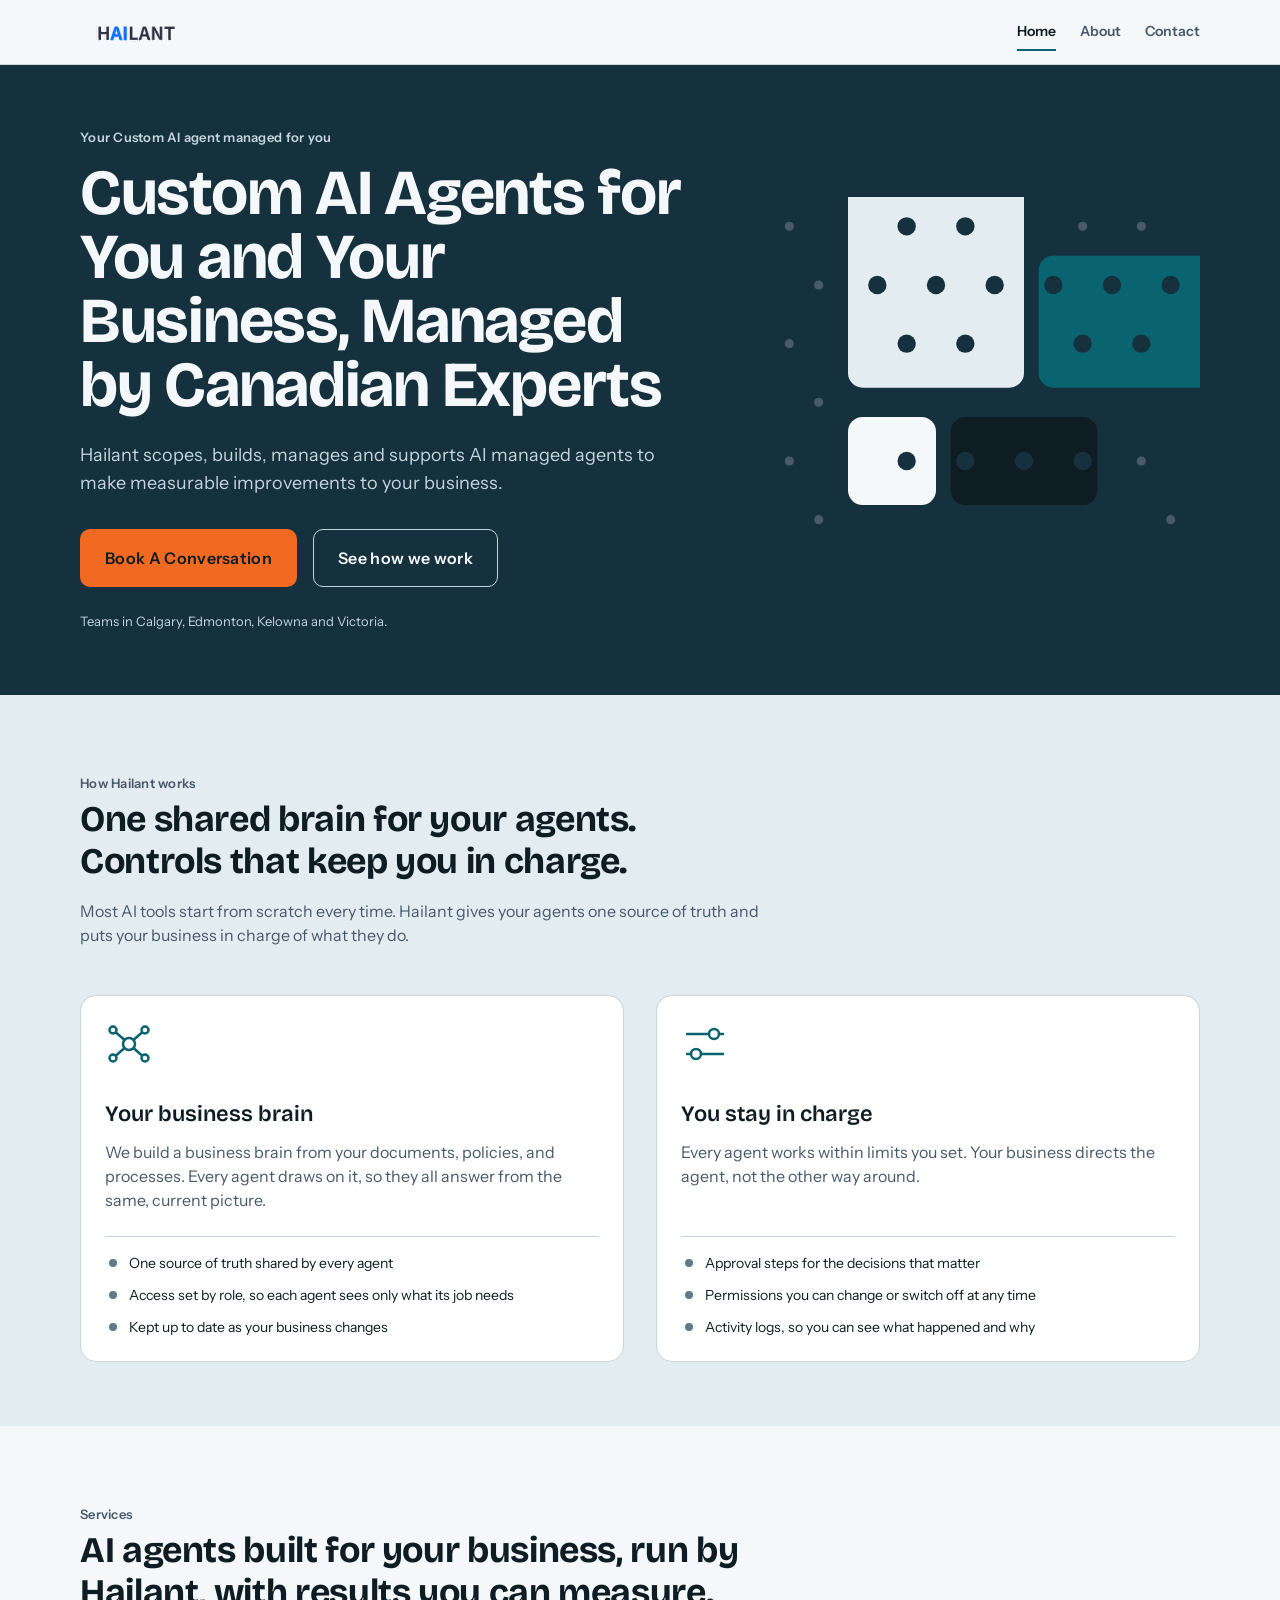
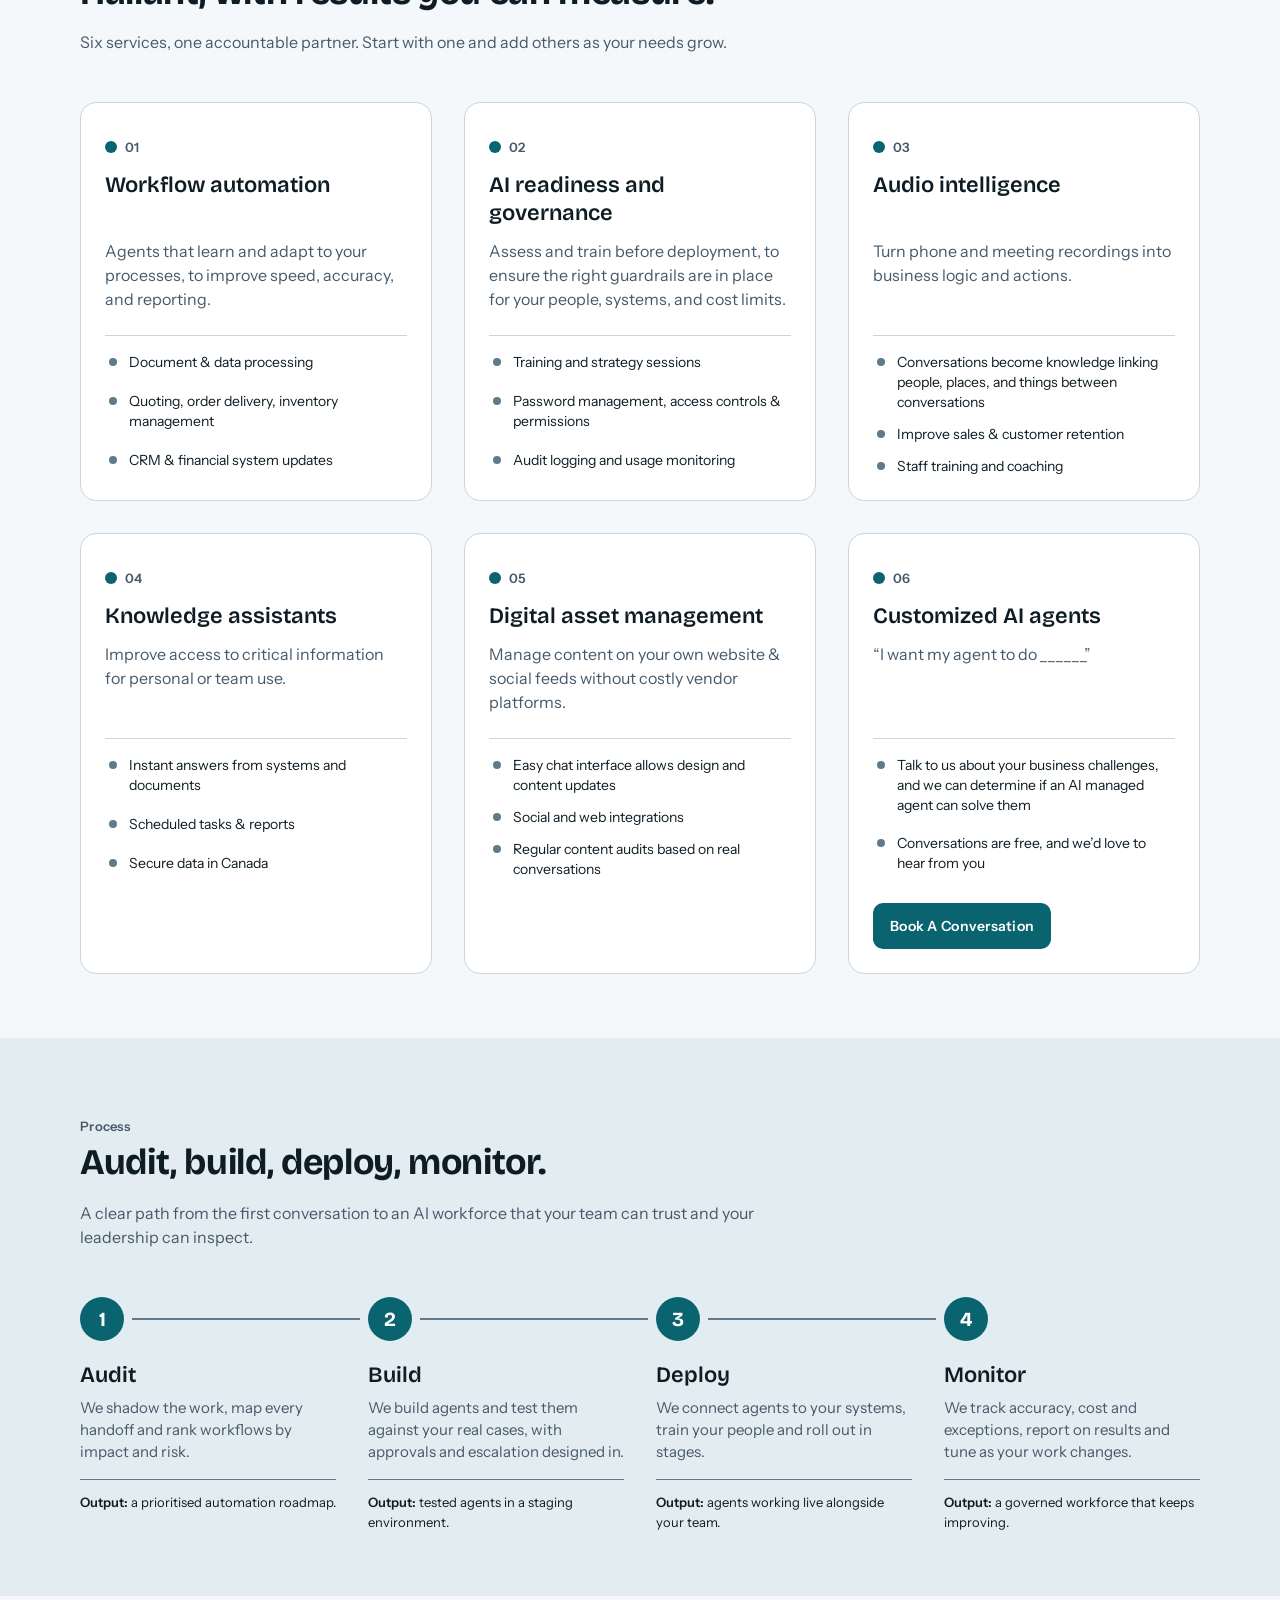
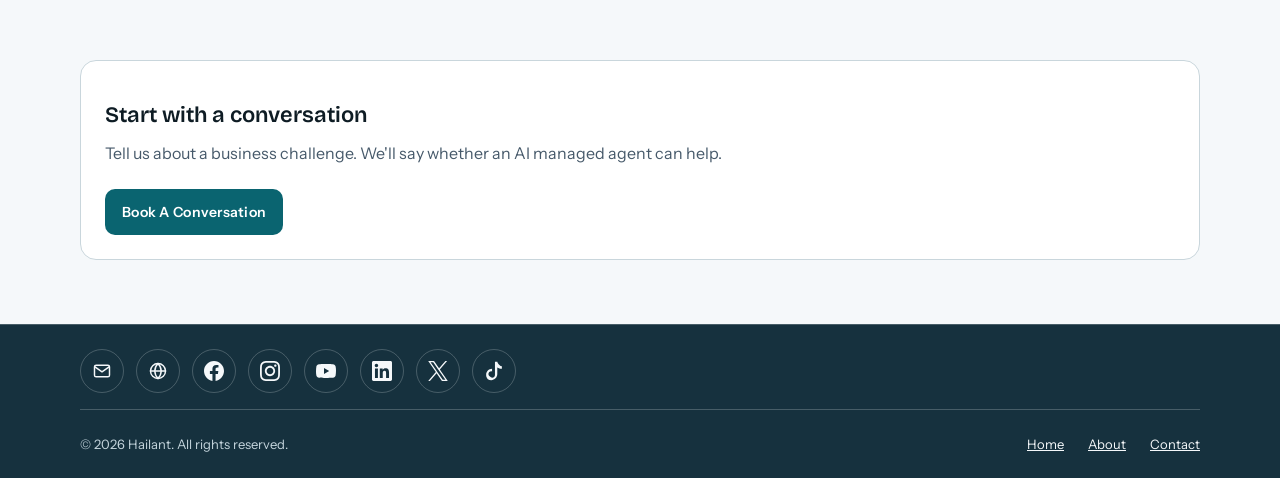
==== index.html @ 0af8b8fb "Merge pull request #11 from seanpeacock/claude/align-dividers Align dividers across service and pill" ====
<!doctype html>
<html lang="en-CA">
<head>
  <meta charset="utf-8">
  <meta name="viewport" content="width=device-width, initial-scale=1">
  <meta name="color-scheme" content="light dark">
  <title>Hailant | AI workforces for Western Canadian enterprises</title>
  <meta name="description" content="Hailant designs, deploys and governs automated AI workforces that help Western Canadian enterprises scale operational efficiency.">
  <script>document.documentElement.classList.add('js');</script>
  <link rel="preconnect" href="https://fonts.googleapis.com">
  <link rel="preconnect" href="https://fonts.gstatic.com" crossorigin>
  <link href="https://fonts.googleapis.com/css2?family=Bricolage+Grotesque:wght@600;700&family=Instrument+Sans:wght@400;600&display=swap" rel="stylesheet">
  <link rel="stylesheet" href="styles.css">
</head>
<body>
  <a class="skip-link" href="#main">Skip to content</a>

  <header class="site-header">
    <div class="container">
      <a class="logo" href="index.html" aria-label="Hailant, home"><img src="hailant-logo.png" alt="Hailant" class="logo-img"></a>
      <button class="menu-toggle" type="button" aria-expanded="false" aria-controls="site-nav">
        <span class="menu-toggle-bars" aria-hidden="true"></span>
        Menu
      </button>
      <nav class="site-nav" id="site-nav" aria-label="Primary">
        <ul class="nav-list">
          <li><a href="index.html" aria-current="page">Home</a></li>
          <li><a href="about.html">About</a></li>
          <li><a href="contact.html">Contact</a></li>
        </ul>
      </nav>
    </div>
  </header>

  <main id="main">
    <section class="hero on-storm" id="top" aria-labelledby="hero-title">
      <div class="container">
        <div>
          <p class="eyebrow">Your Custom AI agent managed for you</p>
          <h1 id="hero-title">Custom AI Agents for You and Your Business, Managed by Canadian Experts</h1>
          <p class="hero-lede">Hailant scopes, builds, manages and supports AI managed agents to make measurable improvements to your business.</p>
          <div class="hero-actions">
            <a class="btn btn-ember btn-lg" href="contact.html">Book A Conversation</a>
            <a class="btn btn-ghost btn-lg" href="#process">See how we work</a>
          </div>
          <p class="hero-note">Teams in Calgary, Edmonton, Kelowna and Victoria.</p>
        </div>

        <svg class="hero-motif" viewBox="0 0 480 400" xmlns="http://www.w3.org/2000/svg" aria-hidden="true" focusable="false">
          <rect class="b-ice" x="96" y="-16" width="192" height="224" rx="16"/>
          <rect class="b-brand" x="304" y="64" width="192" height="144" rx="16"/>
          <rect class="b-pale" x="96" y="240" width="96" height="96" rx="16"/>
          <rect class="b-ink" x="208" y="240" width="160" height="96" rx="16"/>
          <circle class="hail" cx="32" cy="32" r="5"/>
          <circle class="cut" cx="160" cy="32" r="10"/>
          <circle class="cut" cx="224" cy="32" r="10"/>
          <circle class="hail" cx="352" cy="32" r="5"/>
          <circle class="hail" cx="416" cy="32" r="5"/>
          <circle class="hail" cx="64" cy="96" r="5"/>
          <circle class="cut" cx="128" cy="96" r="10"/>
          <circle class="cut" cx="192" cy="96" r="10"/>
          <circle class="cut" cx="256" cy="96" r="10"/>
          <circle class="cut" cx="320" cy="96" r="10"/>
          <circle class="cut" cx="384" cy="96" r="10"/>
          <circle class="cut" cx="448" cy="96" r="10"/>
          <circle class="hail" cx="32" cy="160" r="5"/>
          <circle class="cut" cx="160" cy="160" r="10"/>
          <circle class="cut" cx="224" cy="160" r="10"/>
          <circle class="cut" cx="352" cy="160" r="10"/>
          <circle class="cut" cx="416" cy="160" r="10"/>
          <circle class="hail" cx="64" cy="224" r="5"/>
          <circle class="hail" cx="32" cy="288" r="5"/>
          <circle class="cut" cx="160" cy="288" r="10"/>
          <circle class="cut" cx="224" cy="288" r="10"/>
          <circle class="cut" cx="288" cy="288" r="10"/>
          <circle class="cut" cx="352" cy="288" r="10"/>
          <circle class="hail" cx="416" cy="288" r="5"/>
          <circle class="hail" cx="64" cy="352" r="5"/>
          <circle class="hail" cx="448" cy="352" r="5"/>
        </svg>
      </div>
    </section>

    <section class="section process" id="brain" aria-labelledby="brain-title">
      <div class="container">
        <div class="section-head">
          <p class="eyebrow">How Hailant works</p>
          <h2 id="brain-title">One shared brain for your agents. Controls that keep you in charge.</h2>
          <p>Most AI tools start from scratch every time. Hailant gives your agents one source of truth and puts your business in charge of what they do.</p>
        </div>

        <div class="card-grid card-grid-2 card-grid-aligned">
          <article class="card pillar">
            <svg class="pillar-icon" viewBox="0 0 48 48" fill="none" stroke="currentColor" stroke-width="2.5" stroke-linecap="round" stroke-linejoin="round" aria-hidden="true" focusable="false"><circle cx="24" cy="24" r="6"/><circle cx="8" cy="10" r="3.5"/><circle cx="40" cy="10" r="3.5"/><circle cx="8" cy="38" r="3.5"/><circle cx="40" cy="38" r="3.5"/><path d="M11 12.5l8 7M37 12.5l-8 7M11 35.5l8-7M37 35.5l-8-7"/></svg>
            <h3>Your business brain</h3>
            <p>We build a business brain from your documents, policies, and processes. Every agent draws on it, so they all answer from the same, current picture.</p>
            <ul>
              <li>One source of truth shared by every agent</li>
              <li>Access set by role, so each agent sees only what its job needs</li>
              <li>Kept up to date as your business changes</li>
            </ul>
          </article>

          <article class="card pillar">
            <svg class="pillar-icon" viewBox="0 0 48 48" fill="none" stroke="currentColor" stroke-width="2.5" stroke-linecap="round" stroke-linejoin="round" aria-hidden="true" focusable="false"><path d="M6 14h22M38 14h4M6 34h4M20 34h22"/><circle cx="33" cy="14" r="5"/><circle cx="15" cy="34" r="5"/></svg>
            <h3>You stay in charge</h3>
            <p>Every agent works within limits you set. Your business directs the agent, not the other way around.</p>
            <ul>
              <li>Approval steps for the decisions that matter</li>
              <li>Permissions you can change or switch off at any time</li>
              <li>Activity logs, so you can see what happened and why</li>
            </ul>
          </article>
        </div>
      </div>
    </section>

    <section class="section" id="services" aria-labelledby="services-title">
      <div class="container">
        <div class="section-head">
          <p class="eyebrow">Services</p>
          <h2 id="services-title">AI agents built for your business, run by Hailant, with results you can measure.</h2>
          <p>Six services, one accountable partner. Start with one and add others as your needs grow.</p>
        </div>

        <div class="card-grid card-grid-aligned">
          <article class="card">
            <p class="card-index">01</p>
            <h3>Workflow automation</h3>
            <p>Agents that learn and adapt to your processes, to improve speed, accuracy, and reporting.</p>
            <ul>
              <li>Document &amp; data processing</li>
              <li>Quoting, order delivery, inventory management</li>
              <li>CRM &amp; financial system updates</li>
            </ul>
          </article>
          <article class="card">
            <p class="card-index">02</p>
            <h3>AI readiness and governance</h3>
            <p>Assess and train before deployment, to ensure the right guardrails are in place for your people, systems, and cost limits.</p>
            <ul>
              <li>Training and strategy sessions</li>
              <li>Password management, access controls &amp; permissions</li>
              <li>Audit logging and usage monitoring</li>
            </ul>
          </article>
          <article class="card">
            <p class="card-index">03</p>
            <h3>Audio intelligence</h3>
            <p>Turn phone and meeting recordings into business logic and actions.</p>
            <ul>
              <li>Conversations become knowledge linking people, places, and things between conversations</li>
              <li>Improve sales &amp; customer retention</li>
              <li>Staff training and coaching</li>
            </ul>
          </article>
          <article class="card">
            <p class="card-index">04</p>
            <h3>Knowledge assistants</h3>
            <p>Improve access to critical information for personal or team use.</p>
            <ul>
              <li>Instant answers from systems and documents</li>
              <li>Scheduled tasks &amp; reports</li>
              <li>Secure data in Canada</li>
            </ul>
          </article>
          <article class="card">
            <p class="card-index">05</p>
            <h3>Digital asset management</h3>
            <p>Manage content on your own website &amp; social feeds without costly vendor platforms.</p>
            <ul>
              <li>Easy chat interface allows design and content updates</li>
              <li>Social and web integrations</li>
              <li>Regular content audits based on real conversations</li>
            </ul>
          </article>
          <article class="card">
            <p class="card-index">06</p>
            <h3>Customized AI agents</h3>
            <p>&ldquo;I want my agent to do ______&rdquo;</p>
            <ul>
              <li>Talk to us about your business challenges, and we can determine if an AI managed agent can solve them</li>
              <li>Conversations are free, and we&rsquo;d love to hear from you</li>
            </ul>
            <a class="btn btn-brand" href="contact.html">Book A Conversation</a>
          </article>
        </div>
      </div>
    </section>

    <section class="section process" id="process" aria-labelledby="process-title">
      <div class="container">
        <div class="section-head">
          <p class="eyebrow">Process</p>
          <h2 id="process-title">Audit, build, deploy, monitor.</h2>
          <p>A clear path from the first conversation to an AI workforce that your team can trust and your leadership can inspect.</p>
        </div>

        <ol class="steps">
          <li class="step">
            <h3>Audit</h3>
            <p>We shadow the work, map every handoff and rank workflows by impact and risk.</p>
            <p class="output"><strong>Output:</strong> a prioritised automation roadmap.</p>
          </li>
          <li class="step">
            <h3>Build</h3>
            <p>We build agents and test them against your real cases, with approvals and escalation designed in.</p>
            <p class="output"><strong>Output:</strong> tested agents in a staging environment.</p>
          </li>
          <li class="step">
            <h3>Deploy</h3>
            <p>We connect agents to your systems, train your people and roll out in stages.</p>
            <p class="output"><strong>Output:</strong> agents working live alongside your team.</p>
          </li>
          <li class="step">
            <h3>Monitor</h3>
            <p>We track accuracy, cost and exceptions, report on results and tune as your work changes.</p>
            <p class="output"><strong>Output:</strong> a governed workforce that keeps improving.</p>
          </li>
        </ol>
      </div>
    </section>

    <section class="section" id="conversation" aria-labelledby="conversation-title">
      <div class="container">
        <article class="card card-cta">
          <h3 id="conversation-title">Start with a conversation</h3>
          <p>Tell us about a business challenge. We'll say whether an AI managed agent can help.</p>
          <a class="btn btn-brand" href="contact.html">Book A Conversation</a>
        </article>
      </div>
    </section>
  </main>

  <footer class="site-footer">
    <div class="container social-row">
      <!-- TODO: replace the Facebook, Instagram, YouTube, LinkedIn, X and TikTok links with Hailant's own profile URLs. -->
      <ul class="social-links" aria-label="Find us online">
          <li><a href="mailto:info@hailant.ca" aria-label="Email" title="Email"><svg viewBox="0 0 24 24" width="18" height="18" fill="none" stroke="currentColor" stroke-width="1.75" stroke-linecap="round" stroke-linejoin="round" aria-hidden="true" focusable="false"><rect x="3" y="5" width="18" height="14" rx="2"/><path d="M3.5 7l8.5 6 8.5-6"/></svg></a></li>
          <li><a href="https://hailant.ca" aria-label="Website" title="Website"><svg viewBox="0 0 24 24" width="18" height="18" fill="none" stroke="currentColor" stroke-width="1.75" stroke-linecap="round" stroke-linejoin="round" aria-hidden="true" focusable="false"><circle cx="12" cy="12" r="9"/><path d="M3 12h18"/><path d="M12 3c2.5 2.6 3.8 5.6 3.8 9s-1.3 6.4-3.8 9c-2.5-2.6-3.8-5.6-3.8-9S9.5 5.6 12 3z"/></svg></a></li>
          <li><a href="https://www.facebook.com/" target="_blank" rel="noopener noreferrer" aria-label="Facebook" title="Facebook"><svg viewBox="0 0 256 256" width="18" height="18" fill="currentColor" aria-hidden="true" focusable="false"><path d="M256,128 C256,57.3075 198.6925,0 128,0 C57.3075,0 0,57.3075 0,128 C0,191.8885 46.80775,244.8425 108,254.445 L108,165 L75.5,165 L75.5,128 L108,128 L108,99.8 C108,67.72 127.1095,50 156.3475,50 C170.35175,50 185,52.5 185,52.5 L185,84 L168.8595,84 C152.95875,84 148,93.86675 148,103.98925 L148,128 L183.5,128 L177.825,165 L148,165 L148,254.445 C209.19225,244.8425 256,191.8885 256,128"/></svg></a></li>
          <li><a href="https://www.instagram.com/" target="_blank" rel="noopener noreferrer" aria-label="Instagram" title="Instagram"><svg viewBox="0 0 256 256" width="18" height="18" fill="currentColor" aria-hidden="true" focusable="false"><path d="M127.999746,23.06353 C162.177385,23.06353 166.225393,23.1936027 179.722476,23.8094161 C192.20235,24.3789926 198.979853,26.4642218 203.490736,28.2166477 C209.464938,30.5386501 213.729395,33.3128586 218.208268,37.7917319 C222.687141,42.2706052 225.46135,46.5350617 227.782844,52.5092638 C229.535778,57.0201472 231.621007,63.7976504 232.190584,76.277016 C232.806397,89.7746075 232.93647,93.8226147 232.93647,128.000254 C232.93647,162.177893 232.806397,166.225901 232.190584,179.722984 C231.621007,192.202858 229.535778,198.980361 227.782844,203.491244 C225.46135,209.465446 222.687141,213.729903 218.208268,218.208776 C213.729395,222.687649 209.464938,225.461858 203.490736,227.783352 C198.979853,229.536286 192.20235,231.621516 179.722476,232.191092 C166.227425,232.806905 162.179418,232.936978 127.999746,232.936978 C93.8200742,232.936978 89.772067,232.806905 76.277016,232.191092 C63.7971424,231.621516 57.0196391,229.536286 52.5092638,227.783352 C46.5345536,225.461858 42.2700971,222.687649 37.7912238,218.208776 C33.3123505,213.729903 30.538142,209.465446 28.2166477,203.491244 C26.4637138,198.980361 24.3784845,192.202858 23.808908,179.723492 C23.1930946,166.225901 23.0630219,162.177893 23.0630219,128.000254 C23.0630219,93.8226147 23.1930946,89.7746075 23.808908,76.2775241 C24.3784845,63.7976504 26.4637138,57.0201472 28.2166477,52.5092638 C30.538142,46.5350617 33.3123505,42.2706052 37.7912238,37.7917319 C42.2700971,33.3128586 46.5345536,30.5386501 52.5092638,28.2166477 C57.0196391,26.4642218 63.7971424,24.3789926 76.2765079,23.8094161 C89.7740994,23.1936027 93.8221066,23.06353 127.999746,23.06353 M127.999746,0 C93.2367791,0 88.8783247,0.147348072 75.2257637,0.770274749 C61.601148,1.39218523 52.2968794,3.55566141 44.1546281,6.72008828 C35.7374966,9.99121548 28.5992446,14.3679613 21.4833489,21.483857 C14.3674532,28.5997527 9.99070739,35.7380046 6.71958019,44.1551362 C3.55515331,52.2973875 1.39167714,61.6016561 0.769766653,75.2262718 C0.146839975,88.8783247 0,93.2372872 0,128.000254 C0,162.763221 0.146839975,167.122183 0.769766653,180.774236 C1.39167714,194.398852 3.55515331,203.703121 6.71958019,211.845372 C9.99070739,220.261995 14.3674532,227.400755 21.4833489,234.516651 C28.5992446,241.632547 35.7374966,246.009293 44.1546281,249.28042 C52.2968794,252.444847 61.601148,254.608323 75.2257637,255.230233 C88.8783247,255.85316 93.2367791,256 127.999746,256 C162.762713,256 167.121675,255.85316 180.773728,255.230233 C194.398344,254.608323 203.702613,252.444847 211.844864,249.28042 C220.261995,246.009293 227.400247,241.632547 234.516143,234.516651 C241.632039,227.400755 246.008785,220.262503 249.279912,211.845372 C252.444339,203.703121 254.607815,194.398852 255.229725,180.774236 C255.852652,167.122183 256,162.763221 256,128.000254 C256,93.2372872 255.852652,88.8783247 255.229725,75.2262718 C254.607815,61.6016561 252.444339,52.2973875 249.279912,44.1551362 C246.008785,35.7380046 241.632039,28.5997527 234.516143,21.483857 C227.400247,14.3679613 220.261995,9.99121548 211.844864,6.72008828 C203.702613,3.55566141 194.398344,1.39218523 180.773728,0.770274749 C167.121675,0.147348072 162.762713,0 127.999746,0 Z M127.999746,62.2703115 C91.698262,62.2703115 62.2698034,91.69877 62.2698034,128.000254 C62.2698034,164.301738 91.698262,193.730197 127.999746,193.730197 C164.30123,193.730197 193.729689,164.301738 193.729689,128.000254 C193.729689,91.69877 164.30123,62.2703115 127.999746,62.2703115 Z M127.999746,170.667175 C104.435741,170.667175 85.3328252,151.564259 85.3328252,128.000254 C85.3328252,104.436249 104.435741,85.3333333 127.999746,85.3333333 C151.563751,85.3333333 170.666667,104.436249 170.666667,128.000254 C170.666667,151.564259 151.563751,170.667175 127.999746,170.667175 Z M211.686338,59.6734287 C211.686338,68.1566129 204.809755,75.0337031 196.326571,75.0337031 C187.843387,75.0337031 180.966297,68.1566129 180.966297,59.6734287 C180.966297,51.1902445 187.843387,44.3136624 196.326571,44.3136624 C204.809755,44.3136624 211.686338,51.1902445 211.686338,59.6734287 Z"/></svg></a></li>
          <li><a href="https://www.youtube.com/" target="_blank" rel="noopener noreferrer" aria-label="YouTube" title="YouTube"><svg viewBox="0 0 256 180" width="18" height="18" fill="currentColor" fill-rule="evenodd" aria-hidden="true" focusable="false"><path d="M250.346231,28.0746923 C247.358133,17.0320558 238.732098,8.40602109 227.689461,5.41792308 C207.823743,0 127.868333,0 127.868333,0 C127.868333,0 47.9129229,0.164179487 28.0472049,5.58210256 C17.0045684,8.57020058 8.37853373,17.1962353 5.39043571,28.2388718 C-0.618533519,63.5374615 -2.94988224,117.322662 5.5546152,151.209308 C8.54271322,162.251944 17.1687479,170.877979 28.2113844,173.866077 C48.0771024,179.284 128.032513,179.284 128.032513,179.284 C128.032513,179.284 207.987923,179.284 227.853641,173.866077 C238.896277,170.877979 247.522312,162.251944 250.51041,151.209308 C256.847738,115.861464 258.801474,62.1091 250.346231,28.0746923 Z M102.420513 128.06 L168.749025 89.642 L102.420513 51.224 Z"/></svg></a></li>
          <li><a href="https://www.linkedin.com/" target="_blank" rel="noopener noreferrer" aria-label="LinkedIn" title="LinkedIn"><svg viewBox="0 0 256 256" width="18" height="18" fill="currentColor" aria-hidden="true" focusable="false"><path d="M218.123122,218.127392 L180.191928,218.127392 L180.191928,158.724263 C180.191928,144.559023 179.939053,126.323993 160.463756,126.323993 C140.707926,126.323993 137.685284,141.757585 137.685284,157.692986 L137.685284,218.123441 L99.7540894,218.123441 L99.7540894,95.9665207 L136.168036,95.9665207 L136.168036,112.660562 L136.677736,112.660562 C144.102746,99.9650027 157.908637,92.3824528 172.605689,92.9280076 C211.050535,92.9280076 218.138927,118.216023 218.138927,151.114151 L218.123122,218.127392 Z M56.9550587,79.2685282 C44.7981969,79.2707099 34.9413443,69.4171797 34.9391618,57.260052 C34.93698,45.1029244 44.7902948,35.2458562 56.9471566,35.2436736 C69.1040185,35.2414916 78.9608713,45.0950217 78.963054,57.2521493 C78.9641017,63.090208 76.6459976,68.6895714 72.5186979,72.8184433 C68.3913982,76.9473153 62.7929898,79.26748 56.9550587,79.2685282 M75.9206558,218.127392 L37.94995,218.127392 L37.94995,95.9665207 L75.9206558,95.9665207 L75.9206558,218.127392 Z M237.033403,0.0182577091 L18.8895249,0.0182577091 C8.57959469,-0.0980923971 0.124827038,8.16056231 -0.001,18.4706066 L-0.001,237.524091 C0.120519052,247.839103 8.57460631,256.105934 18.8895249,255.9977 L237.033403,255.9977 C247.368728,256.125818 255.855922,247.859464 255.999,237.524091 L255.999,18.4548016 C255.851624,8.12438979 247.363742,-0.133792868 237.033403,0.000790807055"/></svg></a></li>
          <li><a href="https://x.com/" target="_blank" rel="noopener noreferrer" aria-label="X" title="X"><svg viewBox="0 0 251 256" width="18" height="18" fill="currentColor" aria-hidden="true" focusable="false"><path d="M149.078767,108.398529 L242.331303,0 L220.233437,0 L139.262272,94.1209195 L74.5908396,0 L0,0 L97.7958952,142.3275 L0,256 L22.0991185,256 L107.606755,156.605109 L175.904525,256 L250.495364,256 L149.07334,108.398529 L149.078767,108.398529 Z M118.810995,143.581438 L108.902233,129.408828 L30.0617399,16.6358981 L64.0046968,16.6358981 L127.629893,107.647252 L137.538655,121.819862 L220.243874,240.120681 L186.300917,240.120681 L118.810995,143.586865 L118.810995,143.581438 Z"/></svg></a></li>
          <li><a href="https://www.tiktok.com/" target="_blank" rel="noopener noreferrer" aria-label="TikTok" title="TikTok"><svg viewBox="0 0 256 290" width="18" height="18" fill="currentColor" aria-hidden="true" focusable="false"><path d="M175.80259,92.8487613 C194.485518,106.192575 217.363889,114.044389 242.074913,114.044389 L242.074913,76.6308799 C228.281375,73.6942679 216.070311,66.4897401 206.889179,56.4687254 C191.173639,46.6671128 179.851103,30.4968842 176.531282,11.5707278 L141.8876,11.5707278 L141.8876,201.414056 C141.809172,223.545865 123.839052,241.466346 101.678453,241.466346 C88.6195635,241.466346 77.0180599,235.24466 69.6705734,225.606854 C56.5501325,218.98806 47.5526631,205.400025 47.5526631,189.708311 C47.5526631,167.51495 65.5525657,149.521004 87.760818,149.521004 C92.0158278,149.521004 96.1169583,150.183182 99.9639399,151.403295 L99.9639399,113.580765 C52.272289,114.565593 13.9166419,153.513923 13.9166419,201.415048 C13.9166419,225.326893 23.4680767,247.004014 38.9701714,262.842657 C52.9553144,272.228299 69.7906985,277.70243 87.9037768,277.70243 C136.449209,277.70243 175.803582,238.367912 175.803582,189.846306 L175.803582,92.8487613 L175.80259,92.8487613 Z"/></svg></a></li>
      </ul>
    </div>
    <div class="container">
      <p>&copy; 2026 Hailant. All rights reserved.</p>
      <nav aria-label="Footer">
        <ul class="footer-nav">
          <li><a href="index.html">Home</a></li>
          <li><a href="about.html">About</a></li>
          <li><a href="contact.html">Contact</a></li>
        </ul>
      </nav>
    </div>
  </footer>

  <script src="site.js"></script>
</body>
</html>
---- styles.css ----
/* ---------- Hailant design tokens ---------- */
:root {
  --surface: #f5f8fa;
  --surface-raised: #ffffff;
  --surface-sunken: #e3ecf0;
  --ink: #0e1c24;
  --ink-muted: #46596a;
  --border: #c9d6dc;
  --border-strong: #5f7b8b;
  --brand: #0a6470;
  --on-brand: #ffffff;
  --storm: #16313e;
  --on-storm: #f5f8fa;
  --on-storm-muted: #c5d5dd;
  --on-storm-line: rgba(245, 248, 250, 0.22);
  --accent: #f26a21;
  --on-accent: #0e1c24;
  --focus: #0a6470;
  --critical: #b42318;

  --space-1: 4px;
  --space-2: 8px;
  --space-3: 12px;
  --space-4: 16px;
  --space-6: 24px;
  --space-8: 32px;
  --space-12: 48px;
  --space-16: 64px;

  --radius-sm: 6px;
  --radius-md: 10px;
  --radius-lg: 16px;
  --radius-pill: 999px;

  --shadow-raised: 0 4px 16px rgba(14, 28, 36, 0.12);

  --font-display: "Bricolage Grotesque", "Avenir Next", "Segoe UI", system-ui, sans-serif;
  --font-sans: "Instrument Sans", "Segoe UI", system-ui, sans-serif;
}

@media (prefers-color-scheme: dark) {
  :root {
    --surface: #0b151b;
    --surface-raised: #12212a;
    --surface-sunken: #1b3340;
    --ink: #eaf2f5;
    --ink-muted: #a3b6c0;
    --border: #29414d;
    --border-strong: #6f8a97;
    --brand: #4fc3d0;
    --on-brand: #0b151b;
    --storm: #2d5d73;
    --on-storm: #eaf2f5;
    --on-storm-muted: #dbe8ee;
    --on-storm-line: rgba(234, 242, 245, 0.28);
    --accent: #ff8a4d;
    --on-accent: #0e1c24;
    --focus: #7fd8e2;
    --critical: #ff9188;
    --shadow-raised: 0 4px 16px rgba(0, 0, 0, 0.5);
  }
}

/* ---------- Base ---------- */
*, *::before, *::after { box-sizing: border-box; }

html {
  scroll-behavior: smooth;
  scroll-padding-top: 80px;
  -webkit-text-size-adjust: 100%;
}

body {
  margin: 0;
  background: var(--surface);
  color: var(--ink);
  font: 400 16px/24px var(--font-sans);
}

h1, h2, h3 {
  margin: 0;
  font-family: var(--font-display);
  color: inherit;
}

p { margin: 0; }
ul, ol { margin: 0; padding: 0; list-style: none; }
a { color: var(--brand); }

:focus-visible {
  outline: 2px solid var(--focus);
  outline-offset: 2px;
}

.on-storm :focus-visible,
.site-footer :focus-visible { outline-color: var(--on-storm); }

.container {
  width: min(1120px, 100% - 2 * var(--space-4));
  margin-inline: auto;
}

.skip-link {
  position: absolute;
  left: var(--space-4);
  top: -80px;
  z-index: 20;
  padding: var(--space-3) var(--space-4);
  background: var(--brand);
  color: var(--on-brand);
  border-radius: var(--radius-md);
  font-weight: 600;
  text-decoration: none;
}
.skip-link:focus { top: var(--space-2); }

.eyebrow {
  font-size: 13px;
  line-height: 16px;
  font-weight: 600;
  letter-spacing: 0.02em;
  color: var(--brand);
}
.on-storm .eyebrow { color: var(--on-storm-muted); }

.section { padding-block: var(--space-16); }

.section-head { max-width: 680px; margin-bottom: var(--space-12); }
.section-head h2 {
  margin-top: var(--space-2);
  font-size: clamp(28px, 4vw, 36px);
  line-height: 1.17;
  font-weight: 700;
  letter-spacing: -0.01em;
}
.section-head p { margin-top: var(--space-4); color: var(--ink-muted); }
.on-storm .section-head p { color: var(--on-storm-muted); }

/* ---------- Buttons ---------- */
.btn {
  display: inline-flex;
  align-items: center;
  justify-content: center;
  gap: var(--space-2);
  padding: var(--space-3) var(--space-4);
  border: 1px solid transparent;
  border-radius: var(--radius-md);
  font: 600 14px/20px var(--font-sans);
  letter-spacing: 0.02em;
  text-decoration: none;
  cursor: pointer;
  transition: filter 150ms ease-out, background-color 150ms ease-out;
}
.btn:hover { filter: brightness(0.92); }
.btn-lg { padding: var(--space-4) var(--space-6); font-size: 16px; line-height: 24px; }
.btn-brand { background: var(--brand); color: var(--on-brand); }
.btn-ember { background: var(--accent); color: var(--on-accent); }
.btn-ghost {
  background: transparent;
  color: var(--on-storm);
  border-color: var(--on-storm-muted);
}
.btn-ghost:hover { filter: none; background: var(--on-storm-line); }

/* ---------- Header ---------- */
.site-header {
  position: sticky;
  top: 0;
  z-index: 10;
  background: var(--surface);
  border-bottom: 1px solid var(--border);
}
.site-header .container {
  display: flex;
  align-items: center;
  justify-content: space-between;
  gap: var(--space-4);
  min-height: 64px;
}
.logo {
  display: inline-flex;
  align-items: center;
  text-decoration: none;
}
.logo-img {
  height: 28px;
  width: auto;
  display: block;
}
.nav-list { display: flex; align-items: center; gap: var(--space-6); }
.nav-list a {
  display: inline-block;
  padding-block: var(--space-2);
  font-size: 14px;
  line-height: 20px;
  font-weight: 600;
  color: var(--ink-muted);
  text-decoration: none;
  border-bottom: 2px solid transparent;
  transition: color 150ms ease-out, border-color 150ms ease-out;
}
.nav-list a:hover { color: var(--ink); border-bottom-color: var(--brand); }
.nav-list a[aria-current="page"] { color: var(--ink); border-bottom-color: var(--brand); }

.menu-toggle {
  display: none;
  align-items: center;
  gap: var(--space-2);
  padding: var(--space-2) var(--space-3);
  background: transparent;
  color: var(--ink);
  border: 1px solid var(--border-strong);
  border-radius: var(--radius-md);
  font: 600 14px/20px var(--font-sans);
  cursor: pointer;
}
.menu-toggle-bars,
.menu-toggle-bars::before,
.menu-toggle-bars::after {
  display: block;
  width: 16px;
  height: 2px;
  background: currentColor;
  border-radius: 1px;
}
.menu-toggle-bars { position: relative; }
.menu-toggle-bars::before,
.menu-toggle-bars::after { content: ""; position: absolute; left: 0; }
.menu-toggle-bars::before { top: -5px; }
.menu-toggle-bars::after { top: 5px; }

/* ---------- Page header (About, AI News) ---------- */
.page-hero {
  background: var(--storm);
  color: var(--on-storm);
  padding-block: var(--space-16);
}
.page-hero h1 {
  max-width: 20ch;
  margin-top: var(--space-4);
  font-size: clamp(36px, 5vw, 52px);
  line-height: 1.05;
  font-weight: 700;
  letter-spacing: -0.02em;
}
.page-hero .hero-lede { margin-top: var(--space-6); }

.section-head h1 {
  margin-top: var(--space-2);
  font-size: clamp(28px, 4vw, 36px);
  line-height: 1.17;
  font-weight: 700;
  letter-spacing: -0.01em;
}

.placeholder-note {
  margin-top: var(--space-4);
  font-size: 13px;
  line-height: 20px;
  color: var(--ink-muted);
}
.card-meta { margin-top: var(--space-4); font-size: 13px; line-height: 20px; color: var(--ink-muted); }
.card h3 a { color: inherit; text-decoration: none; }
.card h3 a:hover { text-decoration: underline; text-decoration-color: var(--brand); text-underline-offset: 4px; }
/* Two columns on desktop (for sets of four), one column on narrow screens */
.card-grid.card-grid-2 { grid-template-columns: repeat(auto-fit, minmax(min(100%, 420px), 1fr)); }

/* Offer group under the Services intro cards */
.offer-group { margin-top: var(--space-12); }
.offer-group > .eyebrow { margin-bottom: var(--space-6); }
.card-cta { background: var(--surface-sunken); }
.card-cta > p { margin-bottom: var(--space-6); }
.card-cta .btn { margin-top: auto; align-self: flex-start; }

/* ---------- Blog post ---------- */
.page-hero.post-hero h1 { max-width: 26ch; }
.back-link {
  display: inline-block;
  color: var(--on-storm-muted);
  text-decoration: none;
}
.back-link:hover { color: var(--on-storm); text-decoration: underline; text-underline-offset: 4px; }
.post-meta {
  margin-top: var(--space-4);
  font-size: 14px;
  line-height: 20px;
  color: var(--on-storm-muted);
}
.post-body { max-width: 68ch; }
.post-body > * + * { margin-top: var(--space-4); }
.post-body h2 {
  margin-top: var(--space-8);
  font-size: 24px;
  line-height: 32px;
  font-weight: 600;
}
.post-body ul { list-style: disc; padding-left: var(--space-6); }
.post-body li + li { margin-top: var(--space-2); }
.post-footer {
  max-width: 68ch;
  margin-top: var(--space-12);
  padding-top: var(--space-6);
  border-top: 1px solid var(--border);
}

/* ---------- Hero ---------- */
.hero {
  background: var(--storm);
  color: var(--on-storm);
  padding-block: var(--space-16);
}
.hero .container {
  display: grid;
  grid-template-columns: minmax(0, 1.15fr) minmax(0, 0.85fr);
  align-items: center;
  gap: var(--space-12);
}
.hero h1 {
  margin-top: var(--space-4);
  font-size: clamp(40px, 6vw, 64px);
  line-height: 1;
  font-weight: 700;
  letter-spacing: -0.02em;
}
.hero-lede {
  max-width: 54ch;
  margin-top: var(--space-6);
  font-size: 18px;
  line-height: 28px;
  color: var(--on-storm-muted);
}
.hero-actions {
  display: flex;
  flex-wrap: wrap;
  gap: var(--space-4);
  margin-top: var(--space-8);
}
.hero-note {
  margin-top: var(--space-6);
  font-size: 13px;
  line-height: 20px;
  color: var(--on-storm-muted);
}
.hero-motif { width: 100%; max-width: 440px; justify-self: end; height: auto; }
.hero-motif .b-ice { fill: var(--surface-sunken); }
.hero-motif .b-brand { fill: var(--brand); }
.hero-motif .b-pale { fill: var(--on-storm); }
.hero-motif .b-ink { fill: var(--ink); }
.hero-motif .cut { fill: var(--storm); }
.hero-motif .hail { fill: var(--on-storm); opacity: 0.22; }

/* ---------- Services ---------- */
.card-grid {
  display: grid;
  grid-template-columns: repeat(auto-fit, minmax(min(100%, 300px), 1fr));
  gap: var(--space-8);
}
.card {
  display: flex;
  flex-direction: column;
  padding: var(--space-6);
  background: var(--surface-raised);
  border: 1px solid var(--border);
  border-radius: var(--radius-lg);
}
.card-index {
  display: flex;
  align-items: center;
  gap: var(--space-2);
  font-size: 13px;
  line-height: 16px;
  font-weight: 600;
  letter-spacing: 0.02em;
  color: var(--brand);
}
.card-index::before {
  content: "";
  width: 12px;
  height: 12px;
  border-radius: var(--radius-pill);
  background: var(--brand);
}
.card h3 {
  margin-top: var(--space-4);
  font-size: 22px;
  line-height: 28px;
  font-weight: 600;
}
.card > p { margin-top: var(--space-3); color: var(--ink-muted); }
.card ul {
  margin-top: var(--space-6);
  padding-top: var(--space-4);
  border-top: 1px solid var(--border);
  display: grid;
  gap: var(--space-3);
  font-size: 14px;
  line-height: 20px;
}
.card li { position: relative; padding-left: var(--space-6); }
.card li::before {
  content: "";
  position: absolute;
  left: var(--space-1);
  top: 6px;
  width: 8px;
  height: 8px;
  border-radius: var(--radius-pill);
  background: var(--border-strong);
}

/* ---------- Process ---------- */
.process { background: var(--surface-sunken); }
.steps {
  display: grid;
  grid-template-columns: repeat(4, minmax(0, 1fr));
  gap: var(--space-8);
  counter-reset: step;
}
.step { position: relative; padding-top: 64px; counter-increment: step; }
.step::before {
  content: counter(step);
  position: absolute;
  top: 0;
  left: 0;
  z-index: 1;
  display: grid;
  place-items: center;
  width: 44px;
  height: 44px;
  border-radius: var(--radius-pill);
  background: var(--brand);
  color: var(--on-brand);
  font: 700 20px/1 var(--font-display);
}
.step::after {
  content: "";
  position: absolute;
  top: 21px;
  left: 52px;
  right: calc(-1 * var(--space-8) + 8px);
  height: 2px;
  background: var(--border-strong);
}
.step:last-child::after { display: none; }
.step h3 { font-size: 22px; line-height: 28px; font-weight: 600; }
.step p { margin-top: var(--space-2); color: var(--ink-muted); font-size: 15px; line-height: 22px; }
.step .output {
  margin-top: var(--space-4);
  padding-top: var(--space-3);
  border-top: 1px solid var(--border-strong);
  font-size: 13px;
  line-height: 20px;
  color: var(--ink);
}
.step .output strong { font-weight: 600; }

/* ---------- Contact ---------- */
.contact { background: var(--storm); color: var(--on-storm); }
.contact-layout {
  display: grid;
  grid-template-columns: minmax(0, 1.2fr) minmax(0, 0.8fr);
  gap: var(--space-12);
  align-items: start;
}
.form-card {
  padding: var(--space-8);
  background: var(--surface-raised);
  color: var(--ink);
  border-radius: var(--radius-lg);
  box-shadow: var(--shadow-raised);
}
.form-card h3 { font-size: 22px; line-height: 28px; font-weight: 600; }
.form-card .form-intro { margin-top: var(--space-2); color: var(--ink-muted); font-size: 14px; line-height: 20px; }
.form-grid {
  margin-top: var(--space-6);
  display: grid;
  grid-template-columns: repeat(2, minmax(0, 1fr));
  gap: var(--space-4);
}
.field { display: grid; gap: var(--space-2); }
.field.full { grid-column: 1 / -1; }
.field label { font-size: 13px; line-height: 16px; font-weight: 600; letter-spacing: 0.02em; }
.field .req { color: var(--critical); }
.field input, .field select, .field textarea {
  width: 100%;
  padding: var(--space-3) var(--space-4);
  background: var(--surface);
  color: var(--ink);
  border: 1px solid var(--border-strong);
  border-radius: var(--radius-md);
  font: 400 16px/24px var(--font-sans);
}
.field textarea { min-height: 120px; resize: vertical; }
.form-actions { margin-top: var(--space-6); display: flex; flex-wrap: wrap; align-items: center; gap: var(--space-4); }
.form-actions .fine { font-size: 12px; line-height: 16px; color: var(--ink-muted); max-width: 32ch; }

.offices h3 { font-size: 22px; line-height: 28px; font-weight: 600; }
.office-list { margin-top: var(--space-4); }
.office-list li {
  padding-block: var(--space-4);
  border-top: 1px solid var(--on-storm-line);
}
.office-list li:last-child { border-bottom: 1px solid var(--on-storm-line); }
.office-city { font: 600 18px/24px var(--font-display); }
.office-region { font-size: 14px; line-height: 20px; color: var(--on-storm-muted); }
.direct { margin-top: var(--space-6); font-size: 14px; line-height: 20px; color: var(--on-storm-muted); }
.direct a { color: var(--on-storm); font-weight: 600; }

/* ---------- Footer ---------- */
.site-footer {
  background: var(--storm);
  color: var(--on-storm-muted);
  border-top: 1px solid var(--on-storm-line);
  font-size: 13px;
  line-height: 20px;
}
.site-footer .container {
  display: flex;
  flex-wrap: wrap;
  align-items: center;
  justify-content: space-between;
  gap: var(--space-4);
  padding-block: var(--space-6);
}
.site-footer a { color: var(--on-storm); }

/* Find us online row */
.site-footer .social-row {
  display: grid;
  gap: var(--space-3);
  padding-block: var(--space-6) var(--space-4);
  border-bottom: 1px solid var(--on-storm-line);
}
.social-links { display: flex; flex-wrap: wrap; gap: var(--space-3); }
.site-footer .social-links a {
  display: inline-flex;
  align-items: center;
  justify-content: center;
  width: 44px;
  height: 44px;
  border: 1px solid var(--on-storm-line);
  border-radius: var(--radius-pill);
  text-decoration: none;
  transition: background-color 150ms ease-out;
}
.site-footer .social-links a:hover { background: var(--on-storm-line); }
.social-links svg { flex: none; width: 20px; height: 20px; }
.footer-nav { display: flex; gap: var(--space-6); }

/* ---------- Responsive ---------- */
@media (max-width: 960px) {
  .hero .container,
  .contact-layout { grid-template-columns: minmax(0, 1fr); }
  .hero-motif { justify-self: start; max-width: 360px; }

  .steps { grid-template-columns: minmax(0, 1fr); gap: 0; }
  .step { padding: 0 0 var(--space-8) 72px; min-height: 64px; }
  .step:last-child { padding-bottom: 0; }
  .step::after {
    top: 52px;
    bottom: var(--space-2);
    left: 21px;
    right: auto;
    width: 2px;
    height: auto;
  }
}

/* Collapsible menu on narrow screens (only when JS is available) */
@media (max-width: 720px) {
  .js .menu-toggle { display: inline-flex; }
  .js .site-nav {
    display: none;
    position: absolute;
    top: 100%;
    left: 0;
    right: 0;
    background: var(--surface);
    border-bottom: 1px solid var(--border);
    box-shadow: var(--shadow-raised);
  }
  .js .site-nav.is-open { display: block; }
  .js .nav-list {
    flex-direction: column;
    align-items: stretch;
    gap: 0;
    width: min(1120px, 100% - 2 * var(--space-4));
    margin-inline: auto;
    padding-block: var(--space-2);
  }
  .js .nav-list li + li { border-top: 1px solid var(--border); }
  .js .nav-list a {
    display: block;
    padding-block: var(--space-3);
    border-bottom: 0;
    border-left: 3px solid transparent;
    padding-left: var(--space-3);
  }
  .js .nav-list a:hover,
  .js .nav-list a[aria-current="page"] { border-left-color: var(--brand); }
}

@media (max-width: 600px) {
  .section { padding-block: var(--space-12); }
  .hero { padding-block: var(--space-12); }
  .page-hero { padding-block: var(--space-12); }
  .nav-list { gap: var(--space-4); }
  .footer-nav { flex-wrap: wrap; gap: var(--space-3) var(--space-6); }
  .hero-actions .btn { width: 100%; }
  .form-card { padding: var(--space-6) var(--space-4); }
  .form-grid { grid-template-columns: minmax(0, 1fr); }
  .form-actions .btn { width: 100%; }
  .form-actions .fine { max-width: none; }
}

@media (prefers-reduced-motion: reduce) {
  html { scroll-behavior: auto; }
  * { transition: none !important; }
}

/* Founder cards (placeholder content) */
.founders { margin-top: var(--space-8); }
.founder-card { align-items: flex-start; }
.founder-card .avatar { width: 96px; height: 96px; margin-bottom: var(--space-4); flex: none; }
.founder-role { margin: 0 0 var(--space-3); font-weight: 600; color: var(--brand); }
.founder-link {
  display: inline-flex; align-items: center; justify-content: center;
  width: 44px; height: 44px; margin-top: auto; border-radius: var(--radius-pill);
  border: 1px solid var(--line, var(--surface-sunken)); color: var(--ink); text-decoration: none;
}
.founder-link:hover { background: var(--surface-sunken); color: var(--brand); }
.founder-card > p:not(.founder-role) { margin-bottom: var(--space-4); }

/* Business brain / controls pillars */
.pillar-icon { width: 48px; height: 48px; margin-bottom: var(--space-4); color: var(--brand); flex: none; }
.card > .btn { margin-top: auto; align-self: flex-start; }
.founder-photo-wide { width: 100%; height: auto; aspect-ratio: 1000 / 494; object-fit: cover; border-radius: var(--radius-md); margin-bottom: var(--space-4); }

/* Align card sections (icon, title, text, divider, button) across each row of cards */
@supports (grid-template-rows: subgrid) {
  .card-grid-aligned {
    row-gap: 0;
    margin-bottom: calc(var(--space-8) * -1);
  }
  .card-grid-aligned > .card {
    display: grid;
    grid-row: span 5;
    grid-template-rows: subgrid;
    row-gap: 0;
    align-content: start;
    margin-bottom: var(--space-8);
  }
  .card-grid-aligned > .card > .btn {
    margin-top: var(--space-6);
    align-self: start;
    justify-self: start;
  }
}
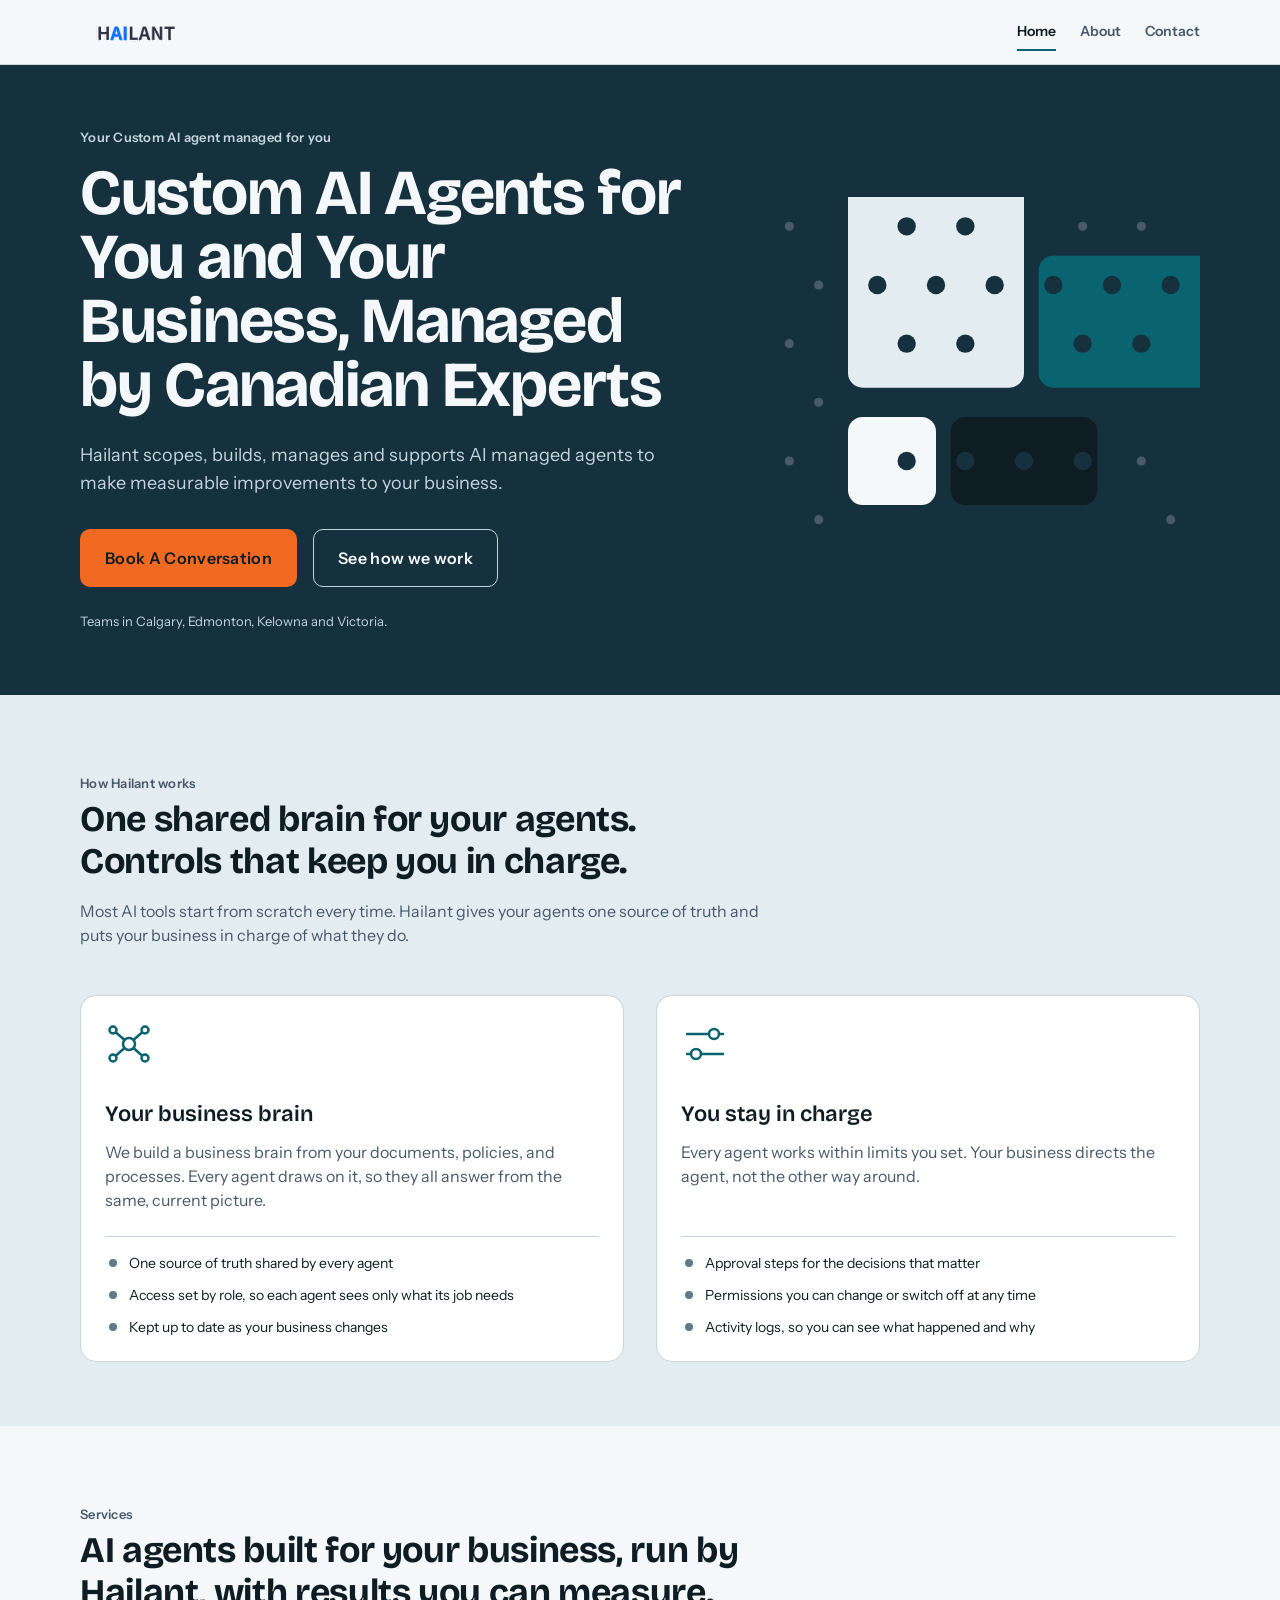
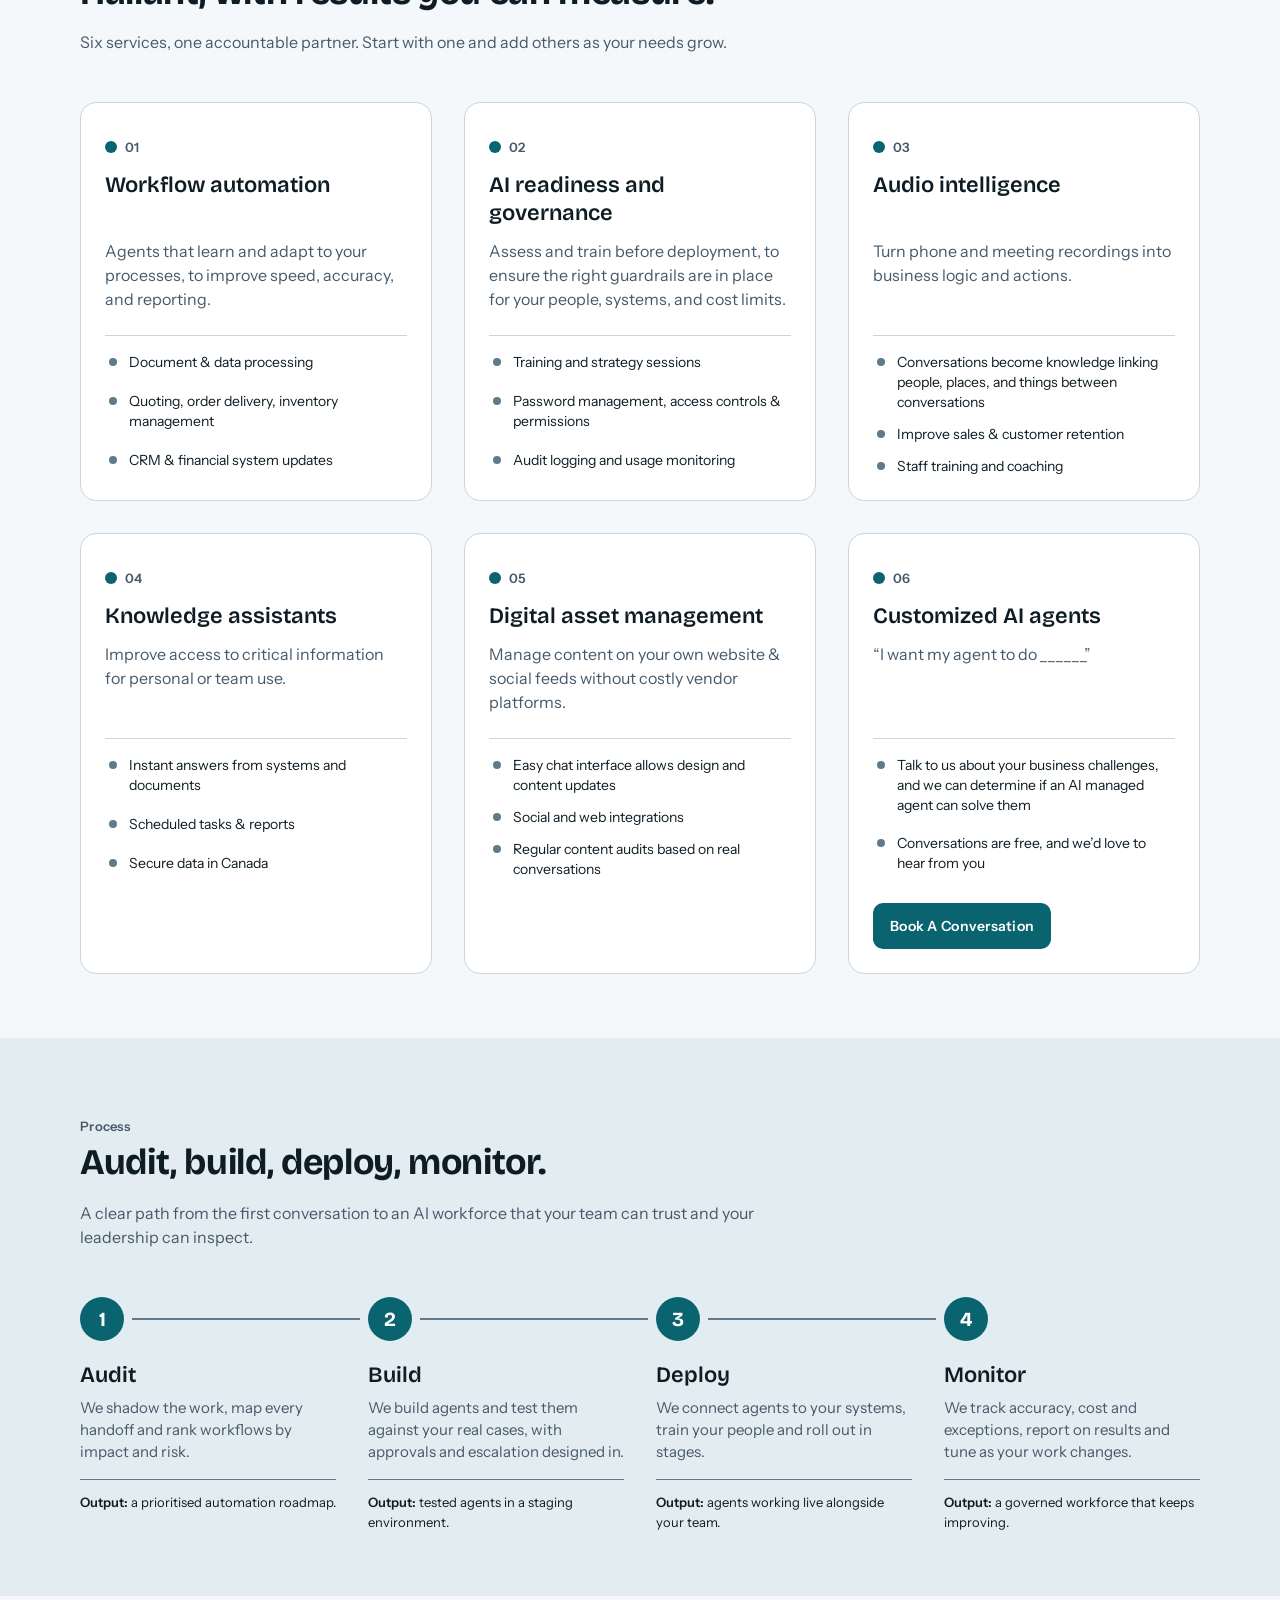
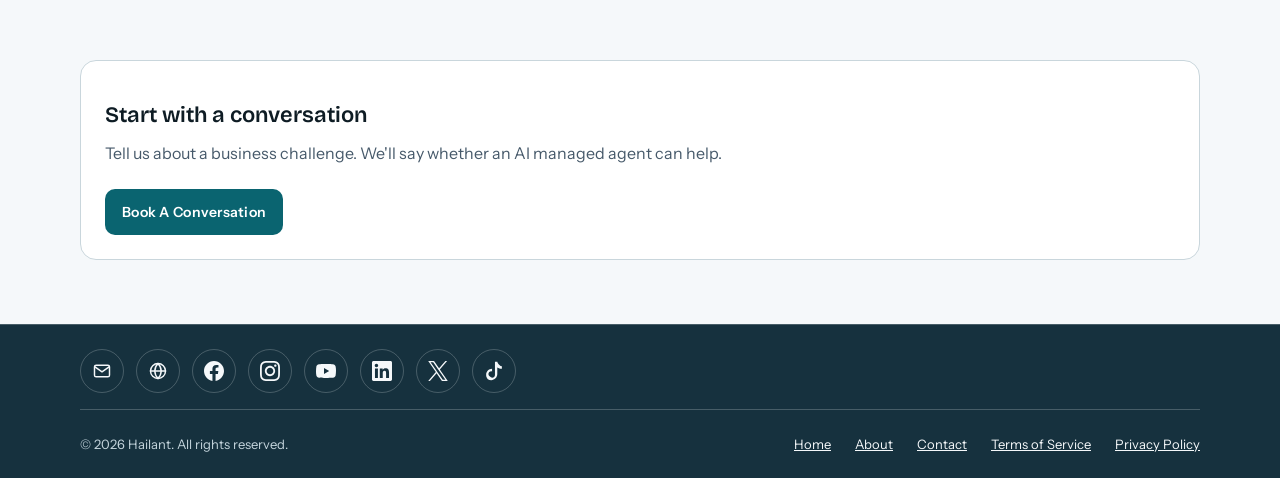
==== commit 599025d4: "Merge pull request #12 from seanpeacock/claude/terms-page Add Terms of Service and Privacy Policy pa" ====
--- a/index.html
+++ b/index.html
@@ -253,6 +253,8 @@
           <li><a href="index.html">Home</a></li>
           <li><a href="about.html">About</a></li>
           <li><a href="contact.html">Contact</a></li>
+          <li><a href="terms.html">Terms of Service</a></li>
+          <li><a href="privacy.html">Privacy Policy</a></li>
         </ul>
       </nav>
     </div>
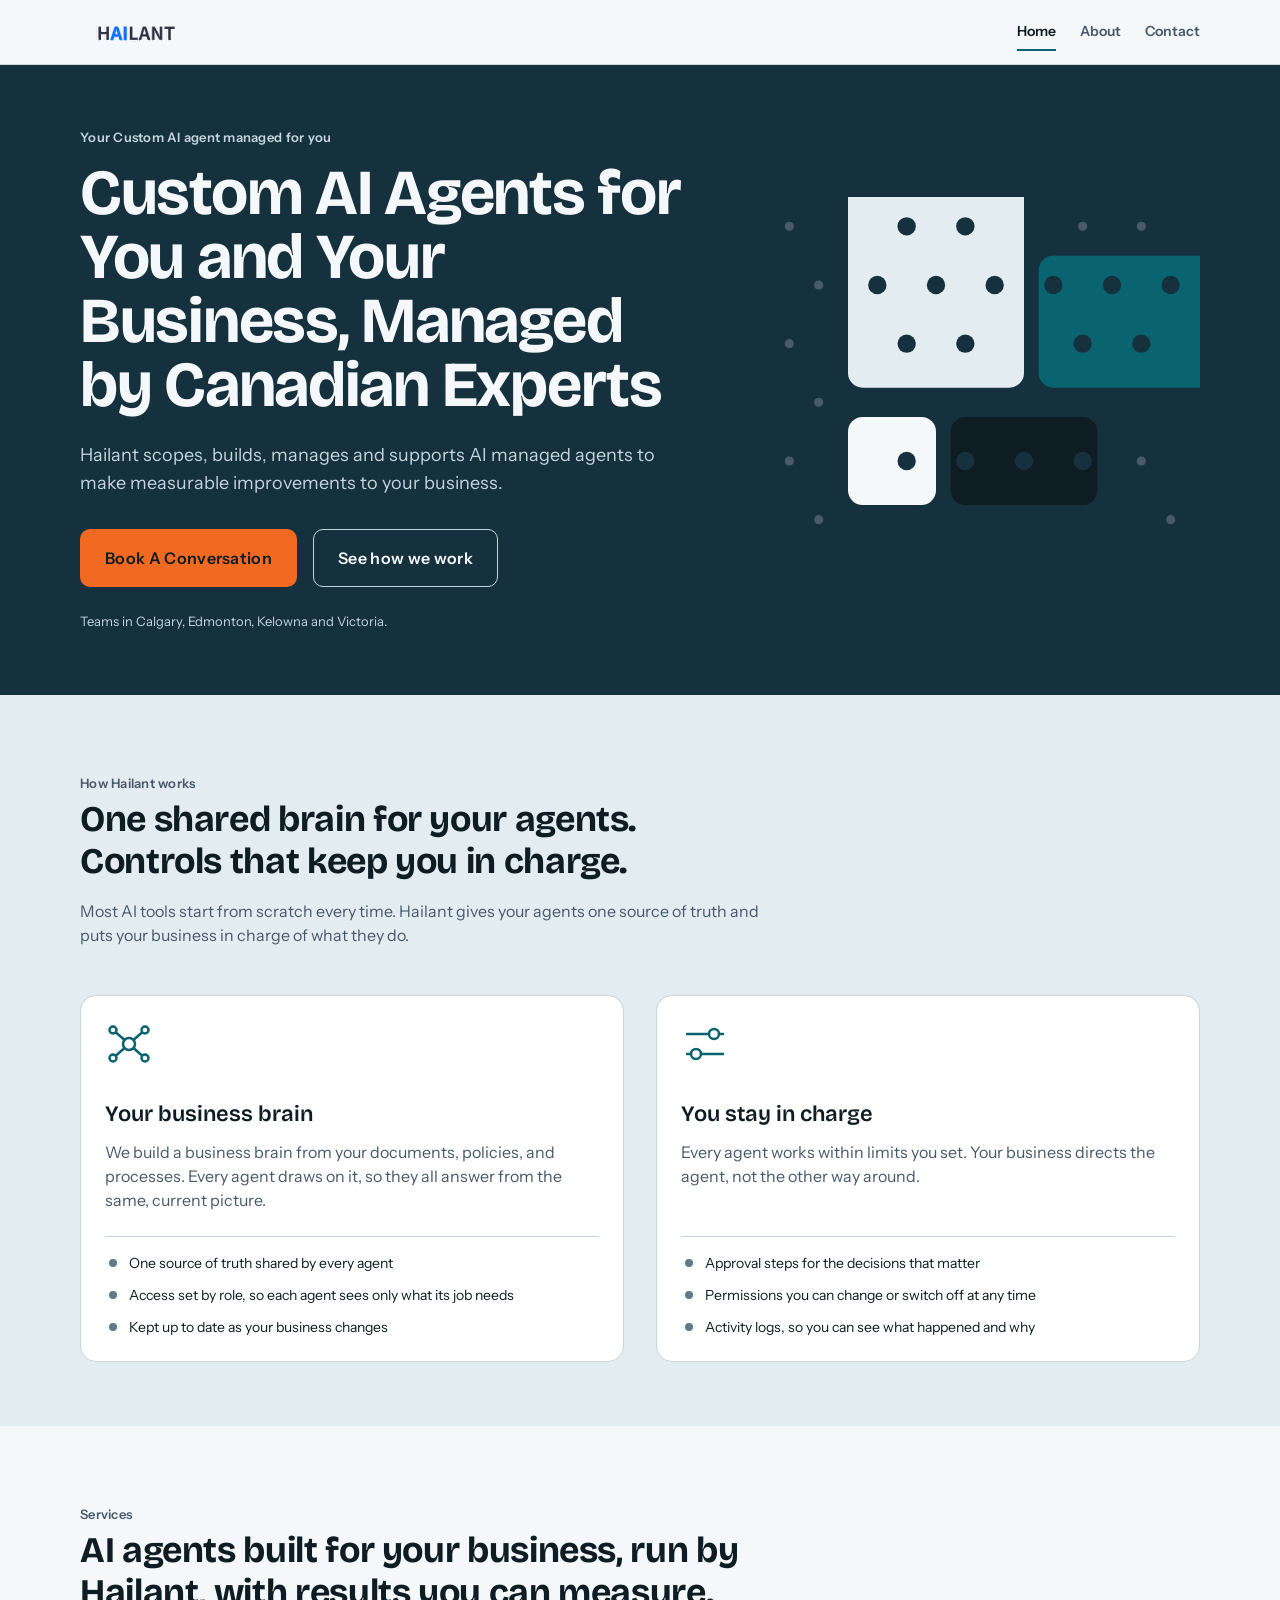
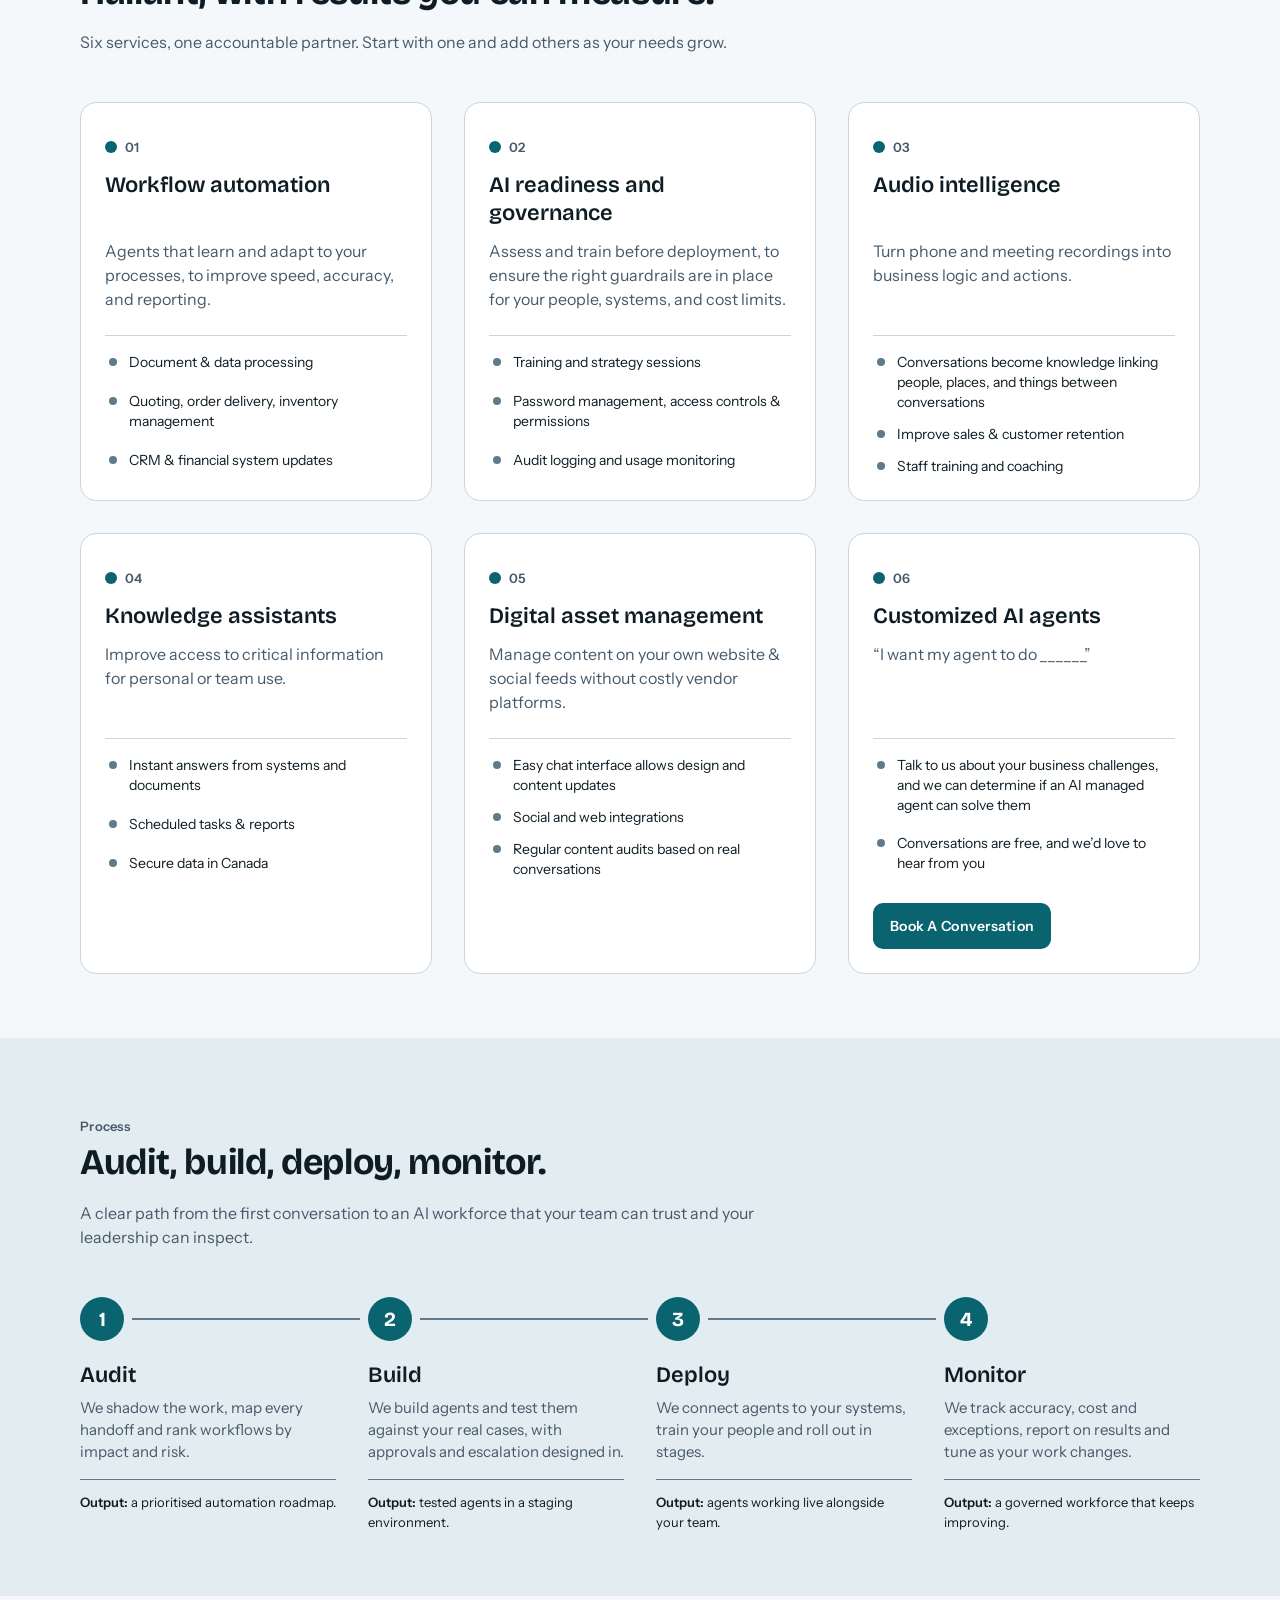
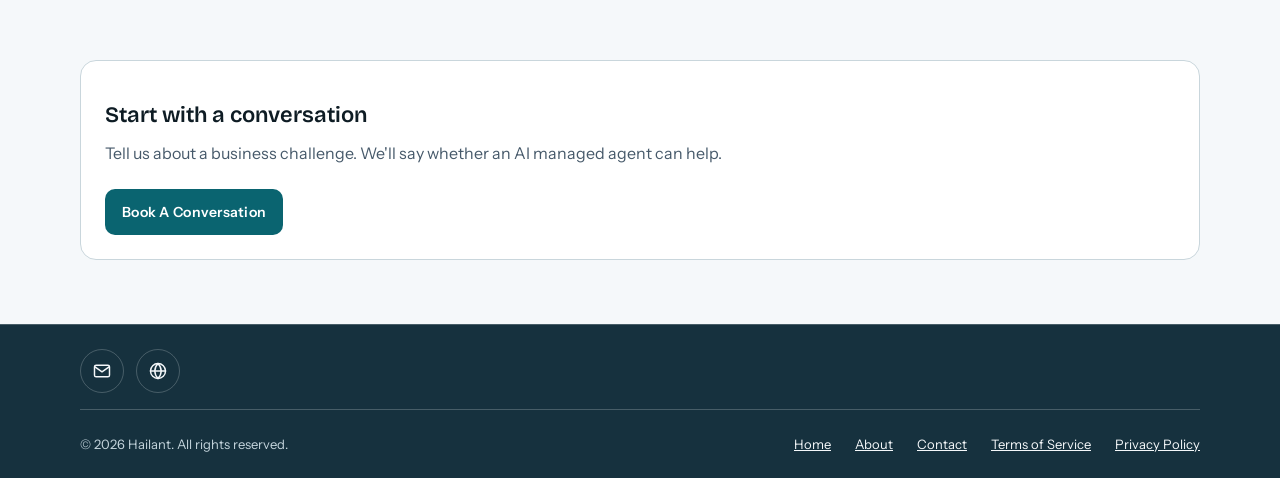
==== commit 8201e395: "Remove social icons from the footer until live profile links are ready The full set of icons is kept" ====
--- a/index.html
+++ b/index.html
@@ -234,16 +234,10 @@
 
   <footer class="site-footer">
     <div class="container social-row">
-      <!-- TODO: replace the Facebook, Instagram, YouTube, LinkedIn, X and TikTok links with Hailant's own profile URLs. -->
+      <!-- Social icons (Facebook, Instagram, YouTube, LinkedIn, X, TikTok) are on the social-icons branch until live profile links are ready. -->
       <ul class="social-links" aria-label="Find us online">
           <li><a href="mailto:info@hailant.ca" aria-label="Email" title="Email"><svg viewBox="0 0 24 24" width="18" height="18" fill="none" stroke="currentColor" stroke-width="1.75" stroke-linecap="round" stroke-linejoin="round" aria-hidden="true" focusable="false"><rect x="3" y="5" width="18" height="14" rx="2"/><path d="M3.5 7l8.5 6 8.5-6"/></svg></a></li>
           <li><a href="https://hailant.ca" aria-label="Website" title="Website"><svg viewBox="0 0 24 24" width="18" height="18" fill="none" stroke="currentColor" stroke-width="1.75" stroke-linecap="round" stroke-linejoin="round" aria-hidden="true" focusable="false"><circle cx="12" cy="12" r="9"/><path d="M3 12h18"/><path d="M12 3c2.5 2.6 3.8 5.6 3.8 9s-1.3 6.4-3.8 9c-2.5-2.6-3.8-5.6-3.8-9S9.5 5.6 12 3z"/></svg></a></li>
-          <li><a href="https://www.facebook.com/" target="_blank" rel="noopener noreferrer" aria-label="Facebook" title="Facebook"><svg viewBox="0 0 256 256" width="18" height="18" fill="currentColor" aria-hidden="true" focusable="false"><path d="M256,128 C256,57.3075 198.6925,0 128,0 C57.3075,0 0,57.3075 0,128 C0,191.8885 46.80775,244.8425 108,254.445 L108,165 L75.5,165 L75.5,128 L108,128 L108,99.8 C108,67.72 127.1095,50 156.3475,50 C170.35175,50 185,52.5 185,52.5 L185,84 L168.8595,84 C152.95875,84 148,93.86675 148,103.98925 L148,128 L183.5,128 L177.825,165 L148,165 L148,254.445 C209.19225,244.8425 256,191.8885 256,128"/></svg></a></li>
-          <li><a href="https://www.instagram.com/" target="_blank" rel="noopener noreferrer" aria-label="Instagram" title="Instagram"><svg viewBox="0 0 256 256" width="18" height="18" fill="currentColor" aria-hidden="true" focusable="false"><path d="M127.999746,23.06353 C162.177385,23.06353 166.225393,23.1936027 179.722476,23.8094161 C192.20235,24.3789926 198.979853,26.4642218 203.490736,28.2166477 C209.464938,30.5386501 213.729395,33.3128586 218.208268,37.7917319 C222.687141,42.2706052 225.46135,46.5350617 227.782844,52.5092638 C229.535778,57.0201472 231.621007,63.7976504 232.190584,76.277016 C232.806397,89.7746075 232.93647,93.8226147 232.93647,128.000254 C232.93647,162.177893 232.806397,166.225901 232.190584,179.722984 C231.621007,192.202858 229.535778,198.980361 227.782844,203.491244 C225.46135,209.465446 222.687141,213.729903 218.208268,218.208776 C213.729395,222.687649 209.464938,225.461858 203.490736,227.783352 C198.979853,229.536286 192.20235,231.621516 179.722476,232.191092 C166.227425,232.806905 162.179418,232.936978 127.999746,232.936978 C93.8200742,232.936978 89.772067,232.806905 76.277016,232.191092 C63.7971424,231.621516 57.0196391,229.536286 52.5092638,227.783352 C46.5345536,225.461858 42.2700971,222.687649 37.7912238,218.208776 C33.3123505,213.729903 30.538142,209.465446 28.2166477,203.491244 C26.4637138,198.980361 24.3784845,192.202858 23.808908,179.723492 C23.1930946,166.225901 23.0630219,162.177893 23.0630219,128.000254 C23.0630219,93.8226147 23.1930946,89.7746075 23.808908,76.2775241 C24.3784845,63.7976504 26.4637138,57.0201472 28.2166477,52.5092638 C30.538142,46.5350617 33.3123505,42.2706052 37.7912238,37.7917319 C42.2700971,33.3128586 46.5345536,30.5386501 52.5092638,28.2166477 C57.0196391,26.4642218 63.7971424,24.3789926 76.2765079,23.8094161 C89.7740994,23.1936027 93.8221066,23.06353 127.999746,23.06353 M127.999746,0 C93.2367791,0 88.8783247,0.147348072 75.2257637,0.770274749 C61.601148,1.39218523 52.2968794,3.55566141 44.1546281,6.72008828 C35.7374966,9.99121548 28.5992446,14.3679613 21.4833489,21.483857 C14.3674532,28.5997527 9.99070739,35.7380046 6.71958019,44.1551362 C3.55515331,52.2973875 1.39167714,61.6016561 0.769766653,75.2262718 C0.146839975,88.8783247 0,93.2372872 0,128.000254 C0,162.763221 0.146839975,167.122183 0.769766653,180.774236 C1.39167714,194.398852 3.55515331,203.703121 6.71958019,211.845372 C9.99070739,220.261995 14.3674532,227.400755 21.4833489,234.516651 C28.5992446,241.632547 35.7374966,246.009293 44.1546281,249.28042 C52.2968794,252.444847 61.601148,254.608323 75.2257637,255.230233 C88.8783247,255.85316 93.2367791,256 127.999746,256 C162.762713,256 167.121675,255.85316 180.773728,255.230233 C194.398344,254.608323 203.702613,252.444847 211.844864,249.28042 C220.261995,246.009293 227.400247,241.632547 234.516143,234.516651 C241.632039,227.400755 246.008785,220.262503 249.279912,211.845372 C252.444339,203.703121 254.607815,194.398852 255.229725,180.774236 C255.852652,167.122183 256,162.763221 256,128.000254 C256,93.2372872 255.852652,88.8783247 255.229725,75.2262718 C254.607815,61.6016561 252.444339,52.2973875 249.279912,44.1551362 C246.008785,35.7380046 241.632039,28.5997527 234.516143,21.483857 C227.400247,14.3679613 220.261995,9.99121548 211.844864,6.72008828 C203.702613,3.55566141 194.398344,1.39218523 180.773728,0.770274749 C167.121675,0.147348072 162.762713,0 127.999746,0 Z M127.999746,62.2703115 C91.698262,62.2703115 62.2698034,91.69877 62.2698034,128.000254 C62.2698034,164.301738 91.698262,193.730197 127.999746,193.730197 C164.30123,193.730197 193.729689,164.301738 193.729689,128.000254 C193.729689,91.69877 164.30123,62.2703115 127.999746,62.2703115 Z M127.999746,170.667175 C104.435741,170.667175 85.3328252,151.564259 85.3328252,128.000254 C85.3328252,104.436249 104.435741,85.3333333 127.999746,85.3333333 C151.563751,85.3333333 170.666667,104.436249 170.666667,128.000254 C170.666667,151.564259 151.563751,170.667175 127.999746,170.667175 Z M211.686338,59.6734287 C211.686338,68.1566129 204.809755,75.0337031 196.326571,75.0337031 C187.843387,75.0337031 180.966297,68.1566129 180.966297,59.6734287 C180.966297,51.1902445 187.843387,44.3136624 196.326571,44.3136624 C204.809755,44.3136624 211.686338,51.1902445 211.686338,59.6734287 Z"/></svg></a></li>
-          <li><a href="https://www.youtube.com/" target="_blank" rel="noopener noreferrer" aria-label="YouTube" title="YouTube"><svg viewBox="0 0 256 180" width="18" height="18" fill="currentColor" fill-rule="evenodd" aria-hidden="true" focusable="false"><path d="M250.346231,28.0746923 C247.358133,17.0320558 238.732098,8.40602109 227.689461,5.41792308 C207.823743,0 127.868333,0 127.868333,0 C127.868333,0 47.9129229,0.164179487 28.0472049,5.58210256 C17.0045684,8.57020058 8.37853373,17.1962353 5.39043571,28.2388718 C-0.618533519,63.5374615 -2.94988224,117.322662 5.5546152,151.209308 C8.54271322,162.251944 17.1687479,170.877979 28.2113844,173.866077 C48.0771024,179.284 128.032513,179.284 128.032513,179.284 C128.032513,179.284 207.987923,179.284 227.853641,173.866077 C238.896277,170.877979 247.522312,162.251944 250.51041,151.209308 C256.847738,115.861464 258.801474,62.1091 250.346231,28.0746923 Z M102.420513 128.06 L168.749025 89.642 L102.420513 51.224 Z"/></svg></a></li>
-          <li><a href="https://www.linkedin.com/" target="_blank" rel="noopener noreferrer" aria-label="LinkedIn" title="LinkedIn"><svg viewBox="0 0 256 256" width="18" height="18" fill="currentColor" aria-hidden="true" focusable="false"><path d="M218.123122,218.127392 L180.191928,218.127392 L180.191928,158.724263 C180.191928,144.559023 179.939053,126.323993 160.463756,126.323993 C140.707926,126.323993 137.685284,141.757585 137.685284,157.692986 L137.685284,218.123441 L99.7540894,218.123441 L99.7540894,95.9665207 L136.168036,95.9665207 L136.168036,112.660562 L136.677736,112.660562 C144.102746,99.9650027 157.908637,92.3824528 172.605689,92.9280076 C211.050535,92.9280076 218.138927,118.216023 218.138927,151.114151 L218.123122,218.127392 Z M56.9550587,79.2685282 C44.7981969,79.2707099 34.9413443,69.4171797 34.9391618,57.260052 C34.93698,45.1029244 44.7902948,35.2458562 56.9471566,35.2436736 C69.1040185,35.2414916 78.9608713,45.0950217 78.963054,57.2521493 C78.9641017,63.090208 76.6459976,68.6895714 72.5186979,72.8184433 C68.3913982,76.9473153 62.7929898,79.26748 56.9550587,79.2685282 M75.9206558,218.127392 L37.94995,218.127392 L37.94995,95.9665207 L75.9206558,95.9665207 L75.9206558,218.127392 Z M237.033403,0.0182577091 L18.8895249,0.0182577091 C8.57959469,-0.0980923971 0.124827038,8.16056231 -0.001,18.4706066 L-0.001,237.524091 C0.120519052,247.839103 8.57460631,256.105934 18.8895249,255.9977 L237.033403,255.9977 C247.368728,256.125818 255.855922,247.859464 255.999,237.524091 L255.999,18.4548016 C255.851624,8.12438979 247.363742,-0.133792868 237.033403,0.000790807055"/></svg></a></li>
-          <li><a href="https://x.com/" target="_blank" rel="noopener noreferrer" aria-label="X" title="X"><svg viewBox="0 0 251 256" width="18" height="18" fill="currentColor" aria-hidden="true" focusable="false"><path d="M149.078767,108.398529 L242.331303,0 L220.233437,0 L139.262272,94.1209195 L74.5908396,0 L0,0 L97.7958952,142.3275 L0,256 L22.0991185,256 L107.606755,156.605109 L175.904525,256 L250.495364,256 L149.07334,108.398529 L149.078767,108.398529 Z M118.810995,143.581438 L108.902233,129.408828 L30.0617399,16.6358981 L64.0046968,16.6358981 L127.629893,107.647252 L137.538655,121.819862 L220.243874,240.120681 L186.300917,240.120681 L118.810995,143.586865 L118.810995,143.581438 Z"/></svg></a></li>
-          <li><a href="https://www.tiktok.com/" target="_blank" rel="noopener noreferrer" aria-label="TikTok" title="TikTok"><svg viewBox="0 0 256 290" width="18" height="18" fill="currentColor" aria-hidden="true" focusable="false"><path d="M175.80259,92.8487613 C194.485518,106.192575 217.363889,114.044389 242.074913,114.044389 L242.074913,76.6308799 C228.281375,73.6942679 216.070311,66.4897401 206.889179,56.4687254 C191.173639,46.6671128 179.851103,30.4968842 176.531282,11.5707278 L141.8876,11.5707278 L141.8876,201.414056 C141.809172,223.545865 123.839052,241.466346 101.678453,241.466346 C88.6195635,241.466346 77.0180599,235.24466 69.6705734,225.606854 C56.5501325,218.98806 47.5526631,205.400025 47.5526631,189.708311 C47.5526631,167.51495 65.5525657,149.521004 87.760818,149.521004 C92.0158278,149.521004 96.1169583,150.183182 99.9639399,151.403295 L99.9639399,113.580765 C52.272289,114.565593 13.9166419,153.513923 13.9166419,201.415048 C13.9166419,225.326893 23.4680767,247.004014 38.9701714,262.842657 C52.9553144,272.228299 69.7906985,277.70243 87.9037768,277.70243 C136.449209,277.70243 175.803582,238.367912 175.803582,189.846306 L175.803582,92.8487613 L175.80259,92.8487613 Z"/></svg></a></li>
       </ul>
     </div>
     <div class="container">
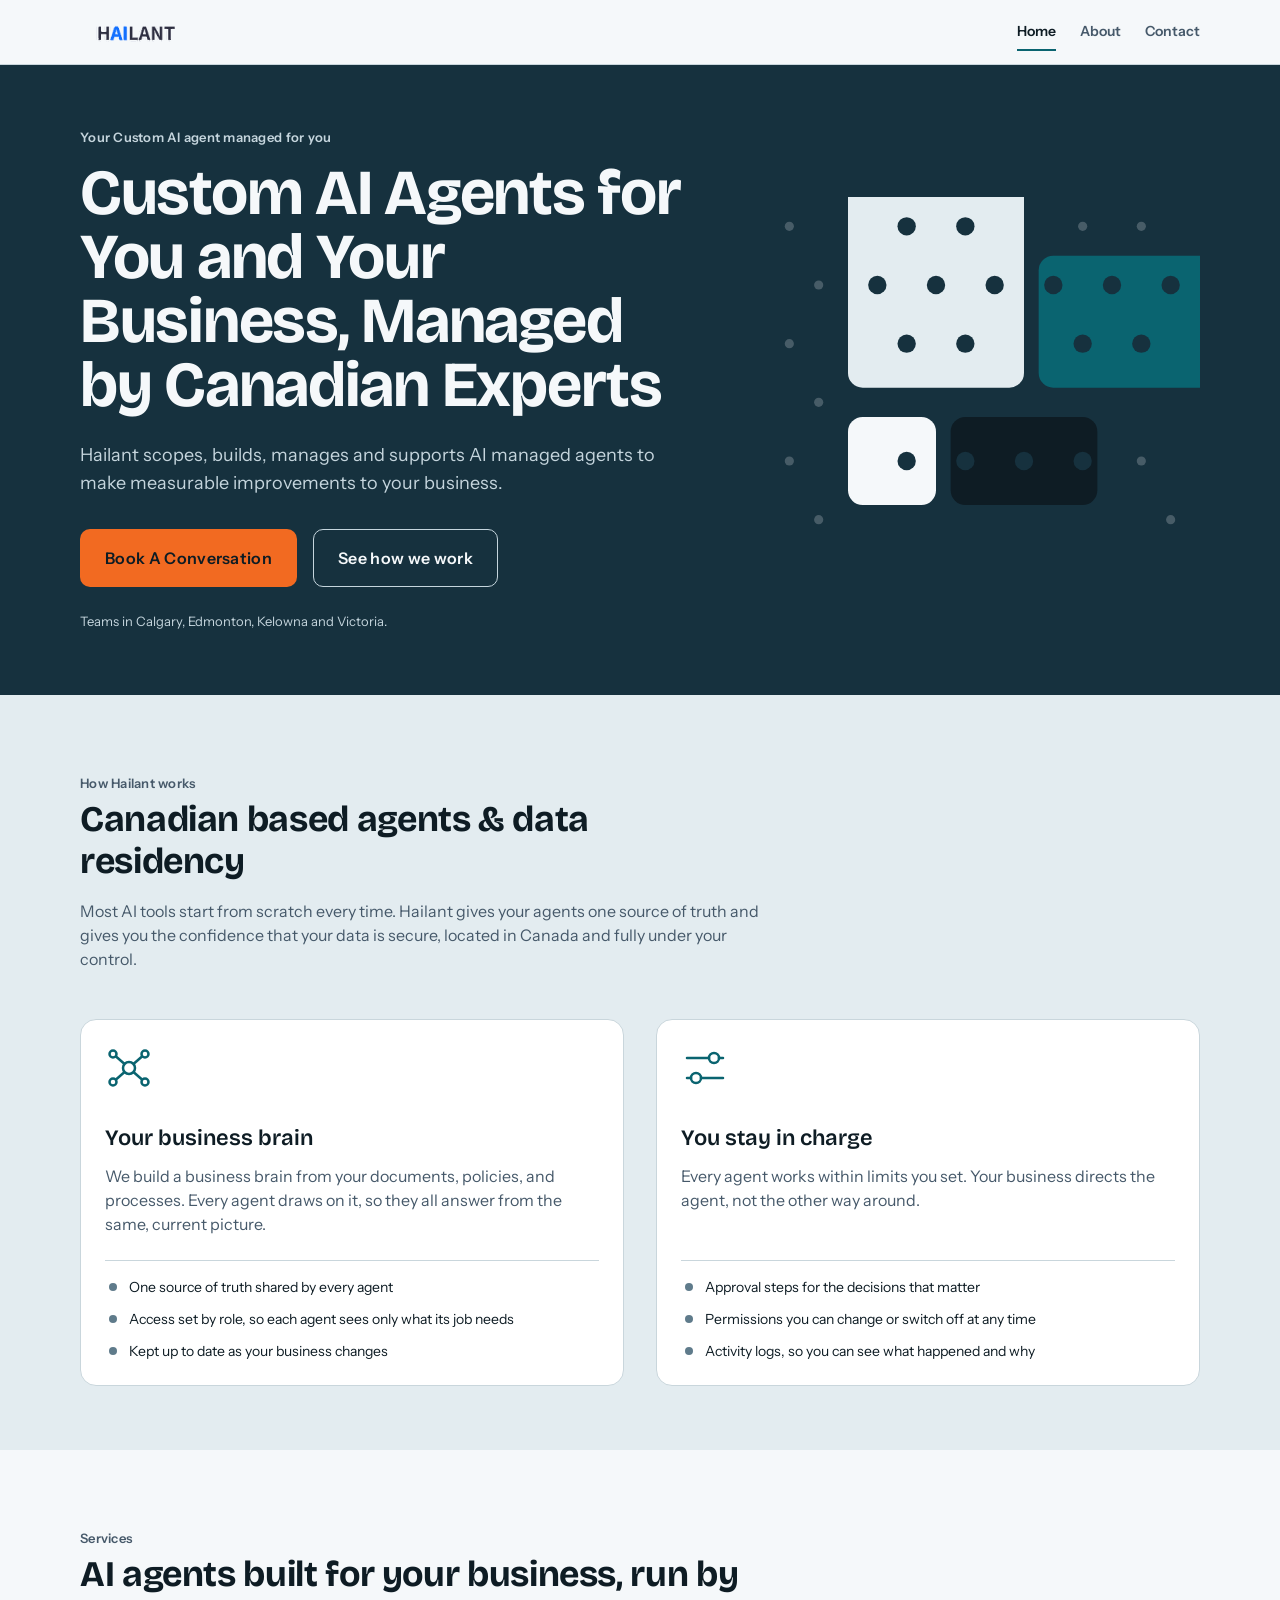
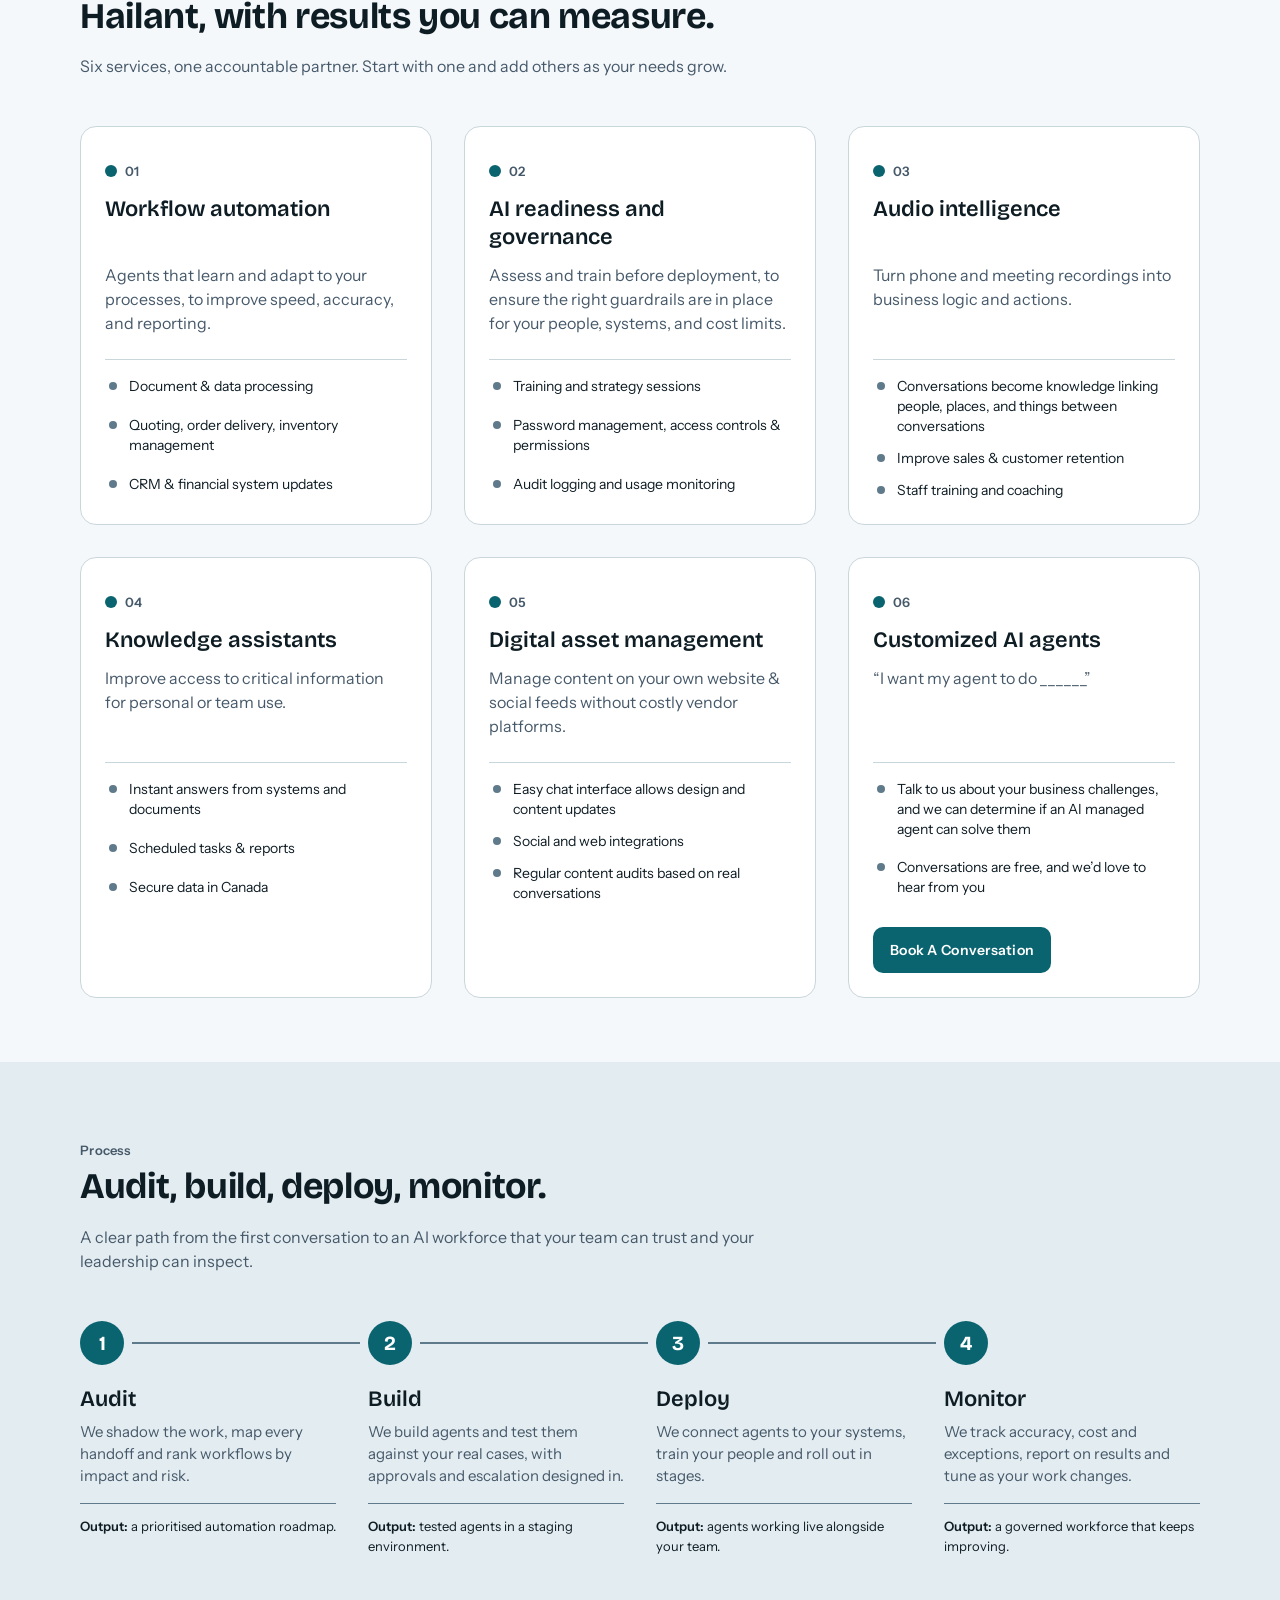
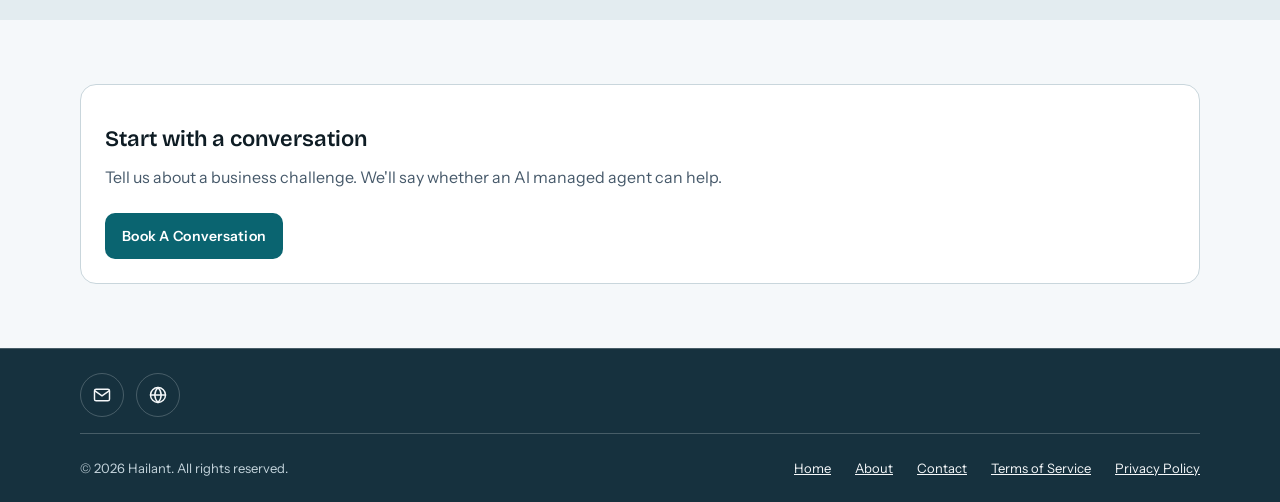
==== commit a42a1a48: "Update How Hailant works headline and intro Co-Authored-By: Claude Sonnet 5.5 <noreply@anthropic.com" ====
--- a/index.html
+++ b/index.html
@@ -85,8 +85,8 @@
       <div class="container">
         <div class="section-head">
           <p class="eyebrow">How Hailant works</p>
-          <h2 id="brain-title">One shared brain for your agents. Controls that keep you in charge.</h2>
-          <p>Most AI tools start from scratch every time. Hailant gives your agents one source of truth and puts your business in charge of what they do.</p>
+          <h2 id="brain-title">Canadian based agents &amp; data residency</h2>
+          <p>Most AI tools start from scratch every time. Hailant gives your agents one source of truth and gives you the confidence that your data is secure, located in Canada and fully under your control.</p>
         </div>
 
         <div class="card-grid card-grid-2 card-grid-aligned">
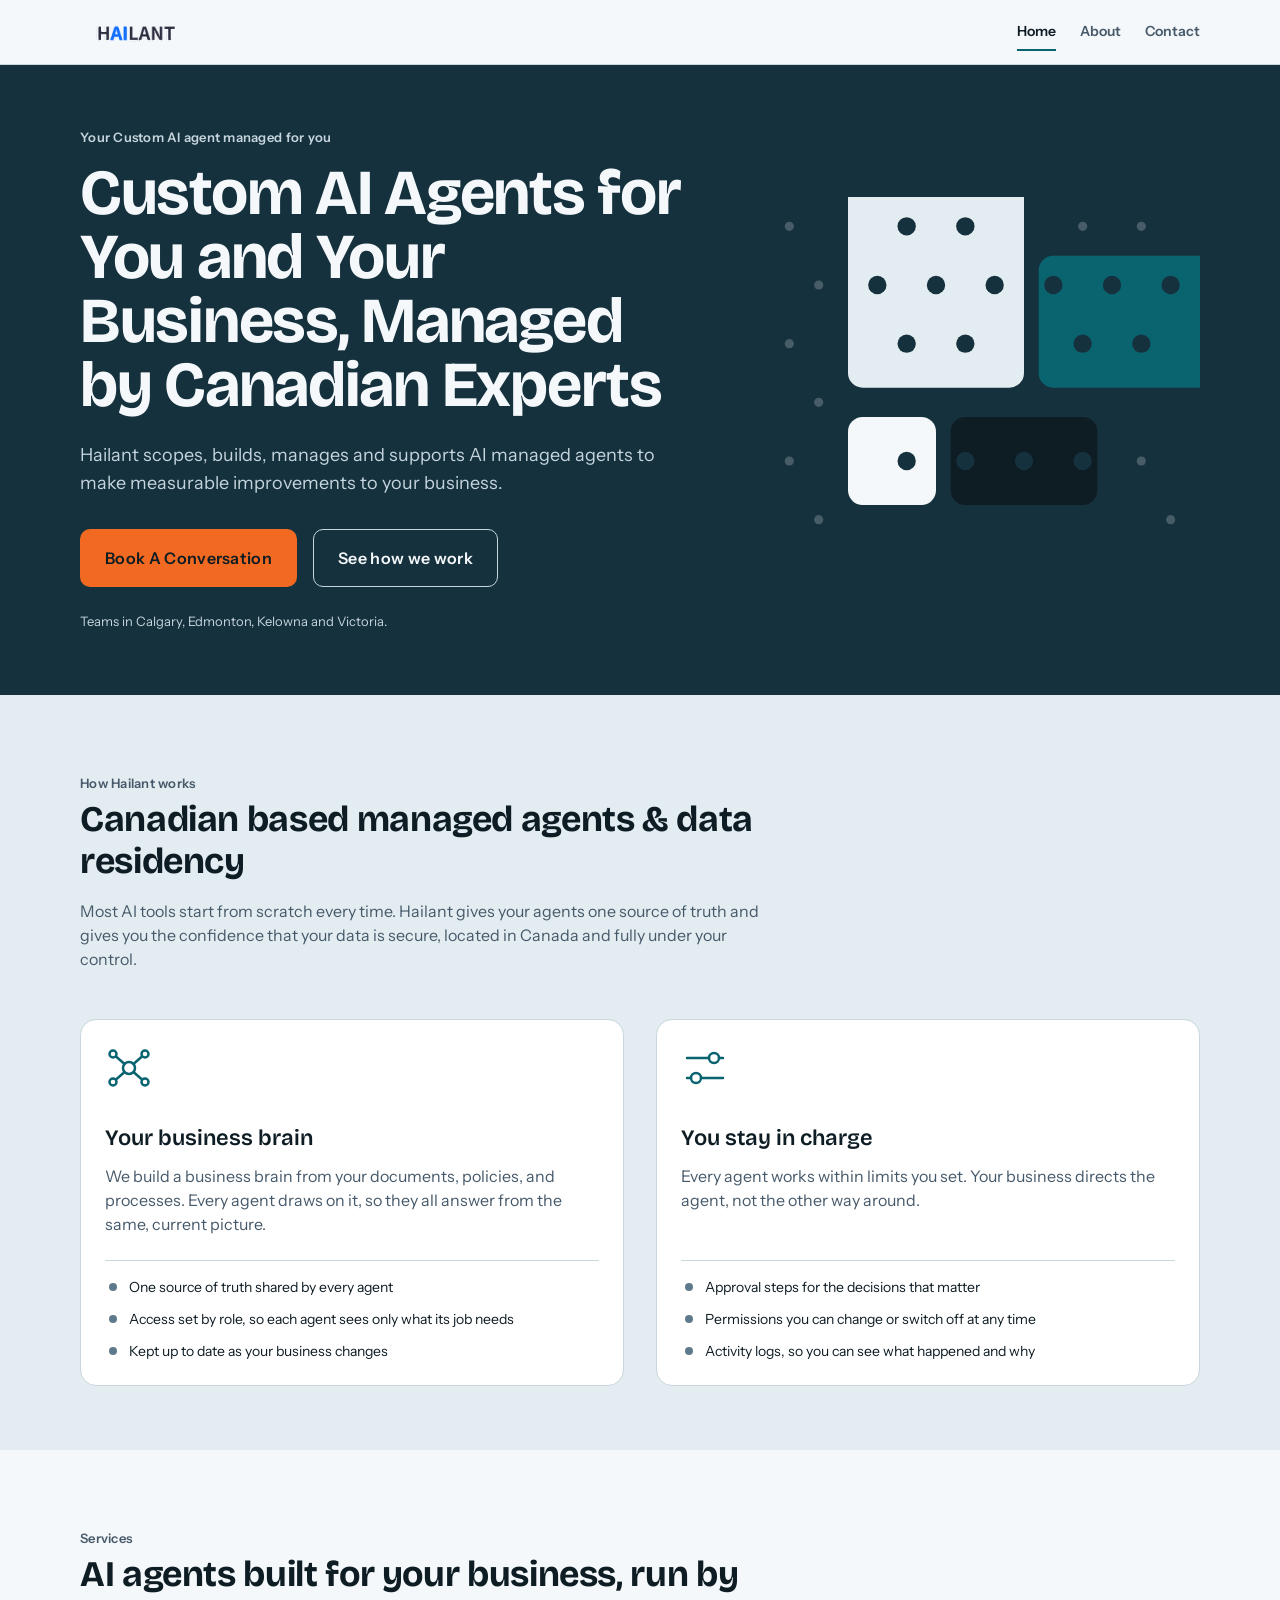
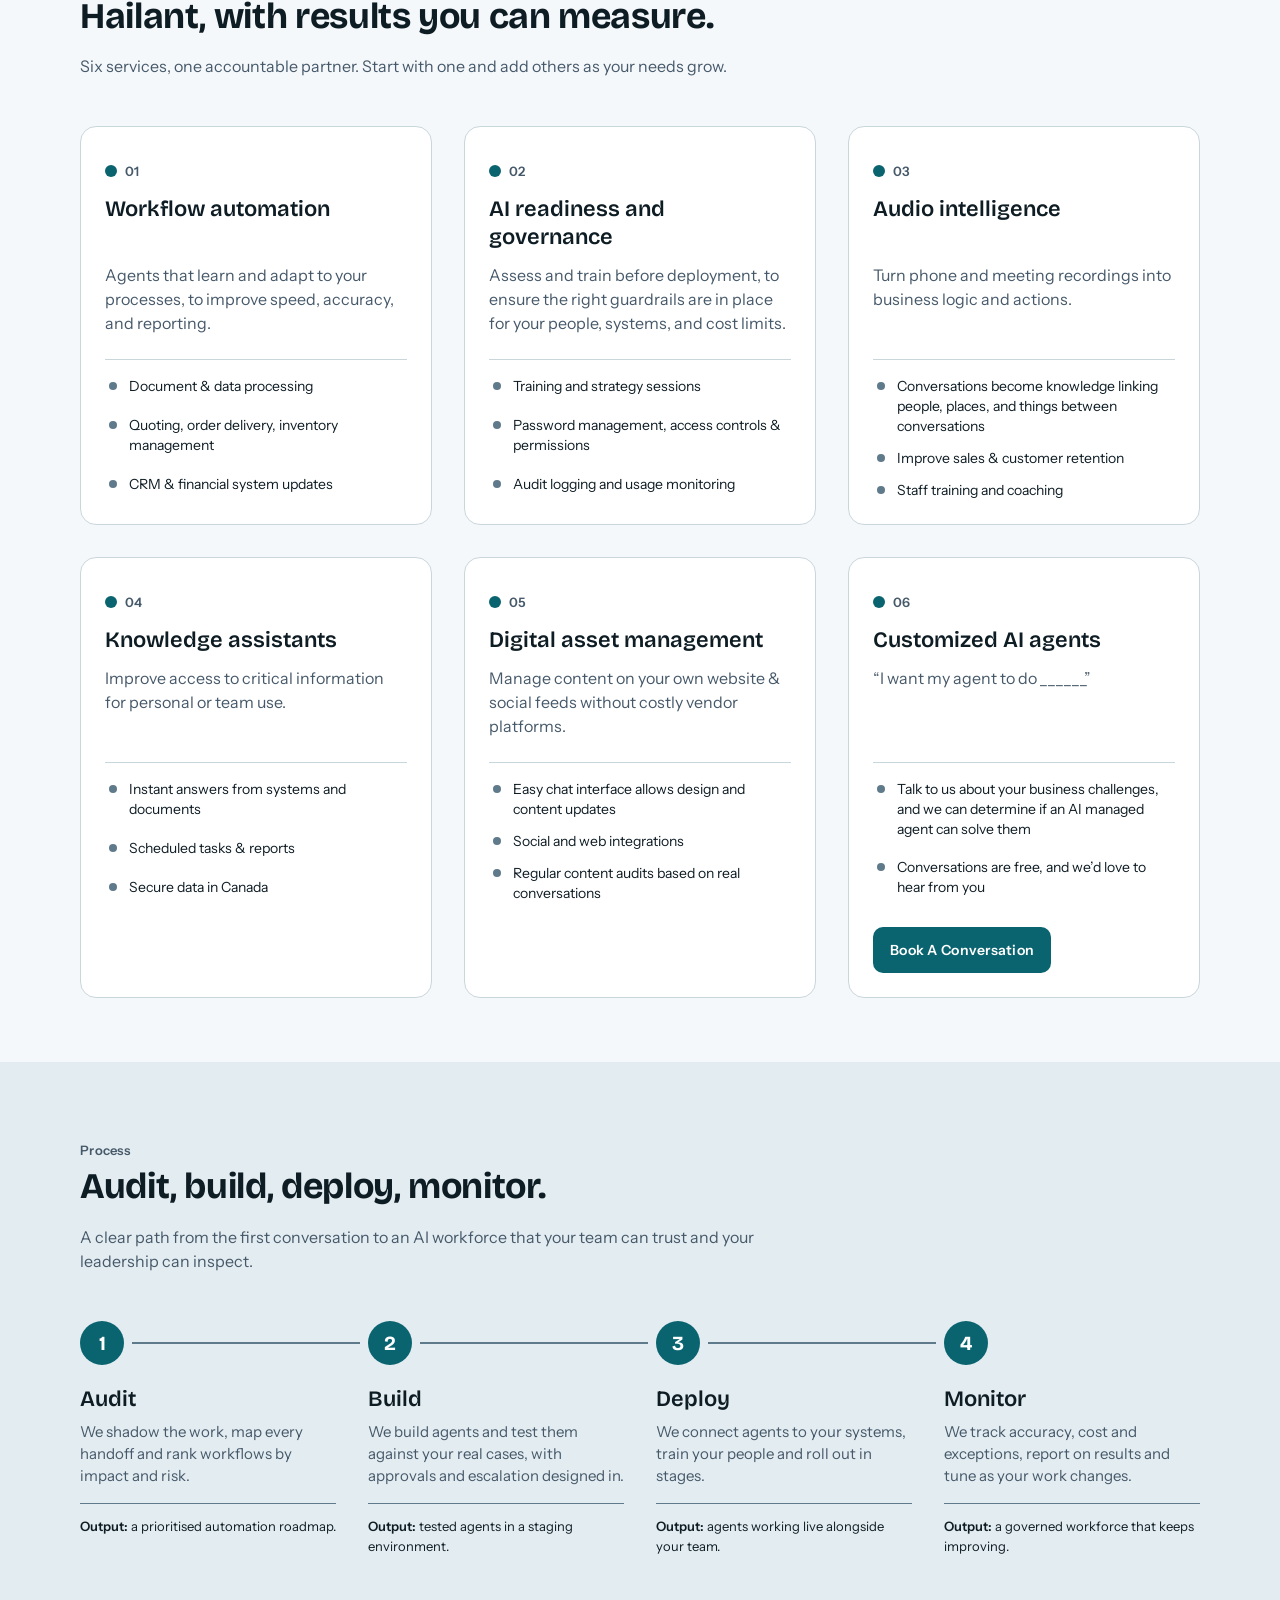
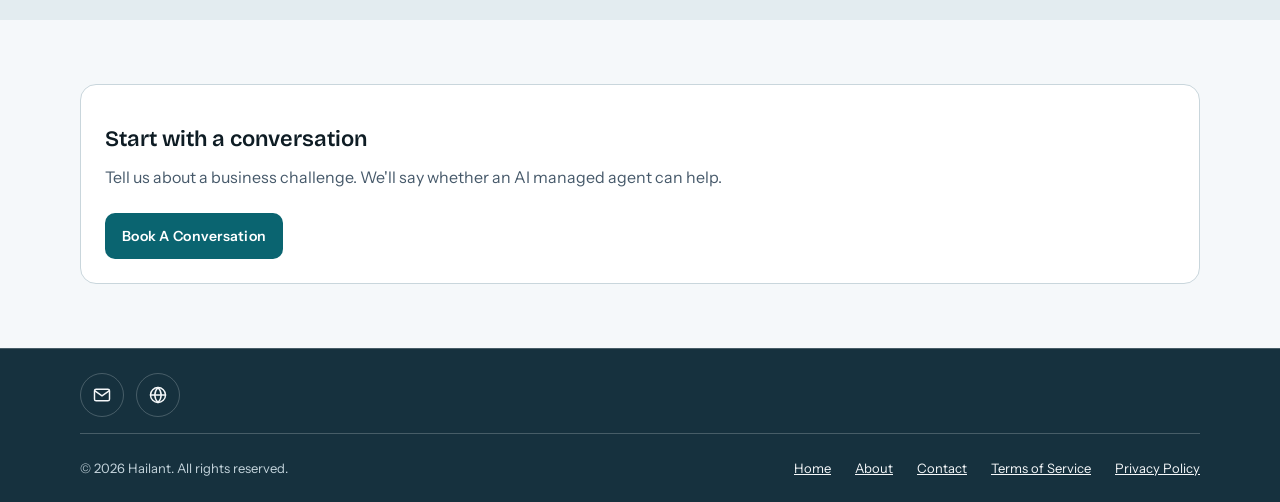
==== commit 00d80a48: "Say managed agents in the How Hailant works headline Co-Authored-By: Claude Sonnet 5.5 <noreply@anth" ====
--- a/index.html
+++ b/index.html
@@ -85,7 +85,7 @@
       <div class="container">
         <div class="section-head">
           <p class="eyebrow">How Hailant works</p>
-          <h2 id="brain-title">Canadian based agents &amp; data residency</h2>
+          <h2 id="brain-title">Canadian based managed agents &amp; data residency</h2>
           <p>Most AI tools start from scratch every time. Hailant gives your agents one source of truth and gives you the confidence that your data is secure, located in Canada and fully under your control.</p>
         </div>
 
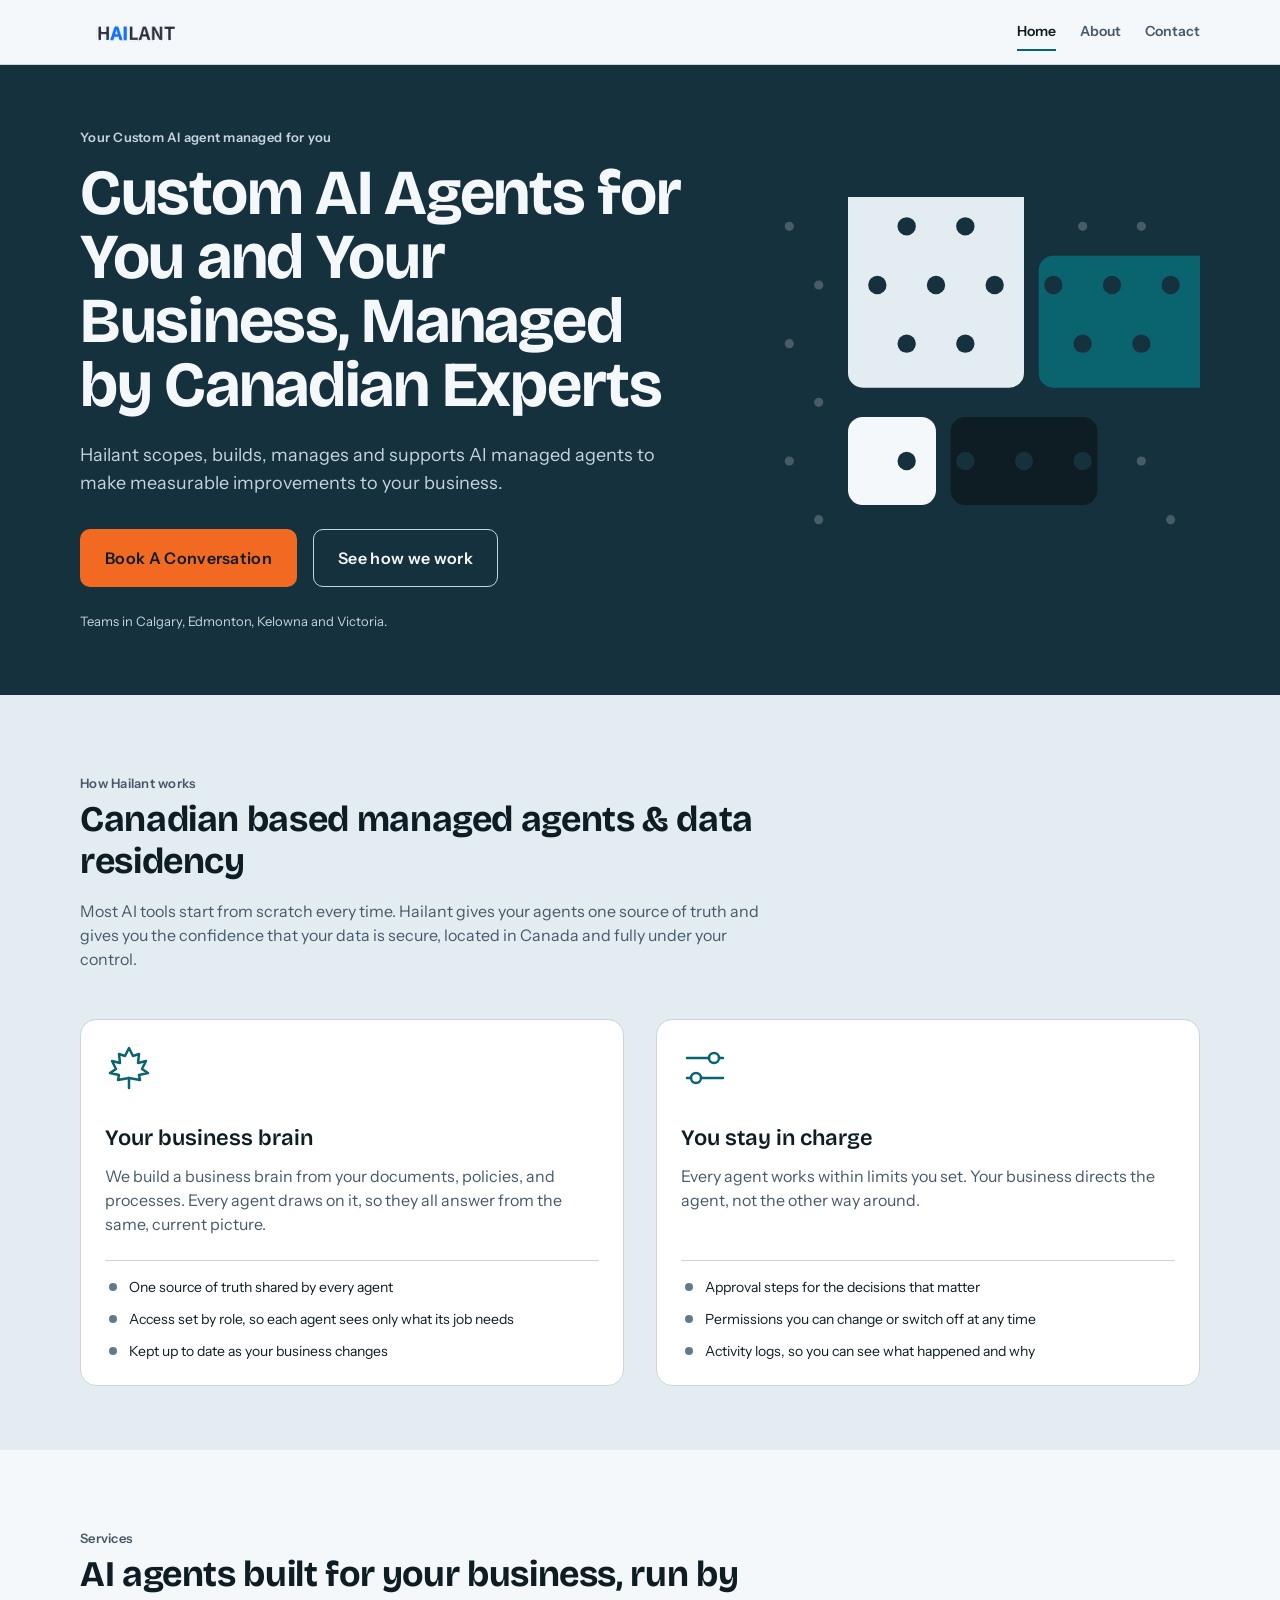
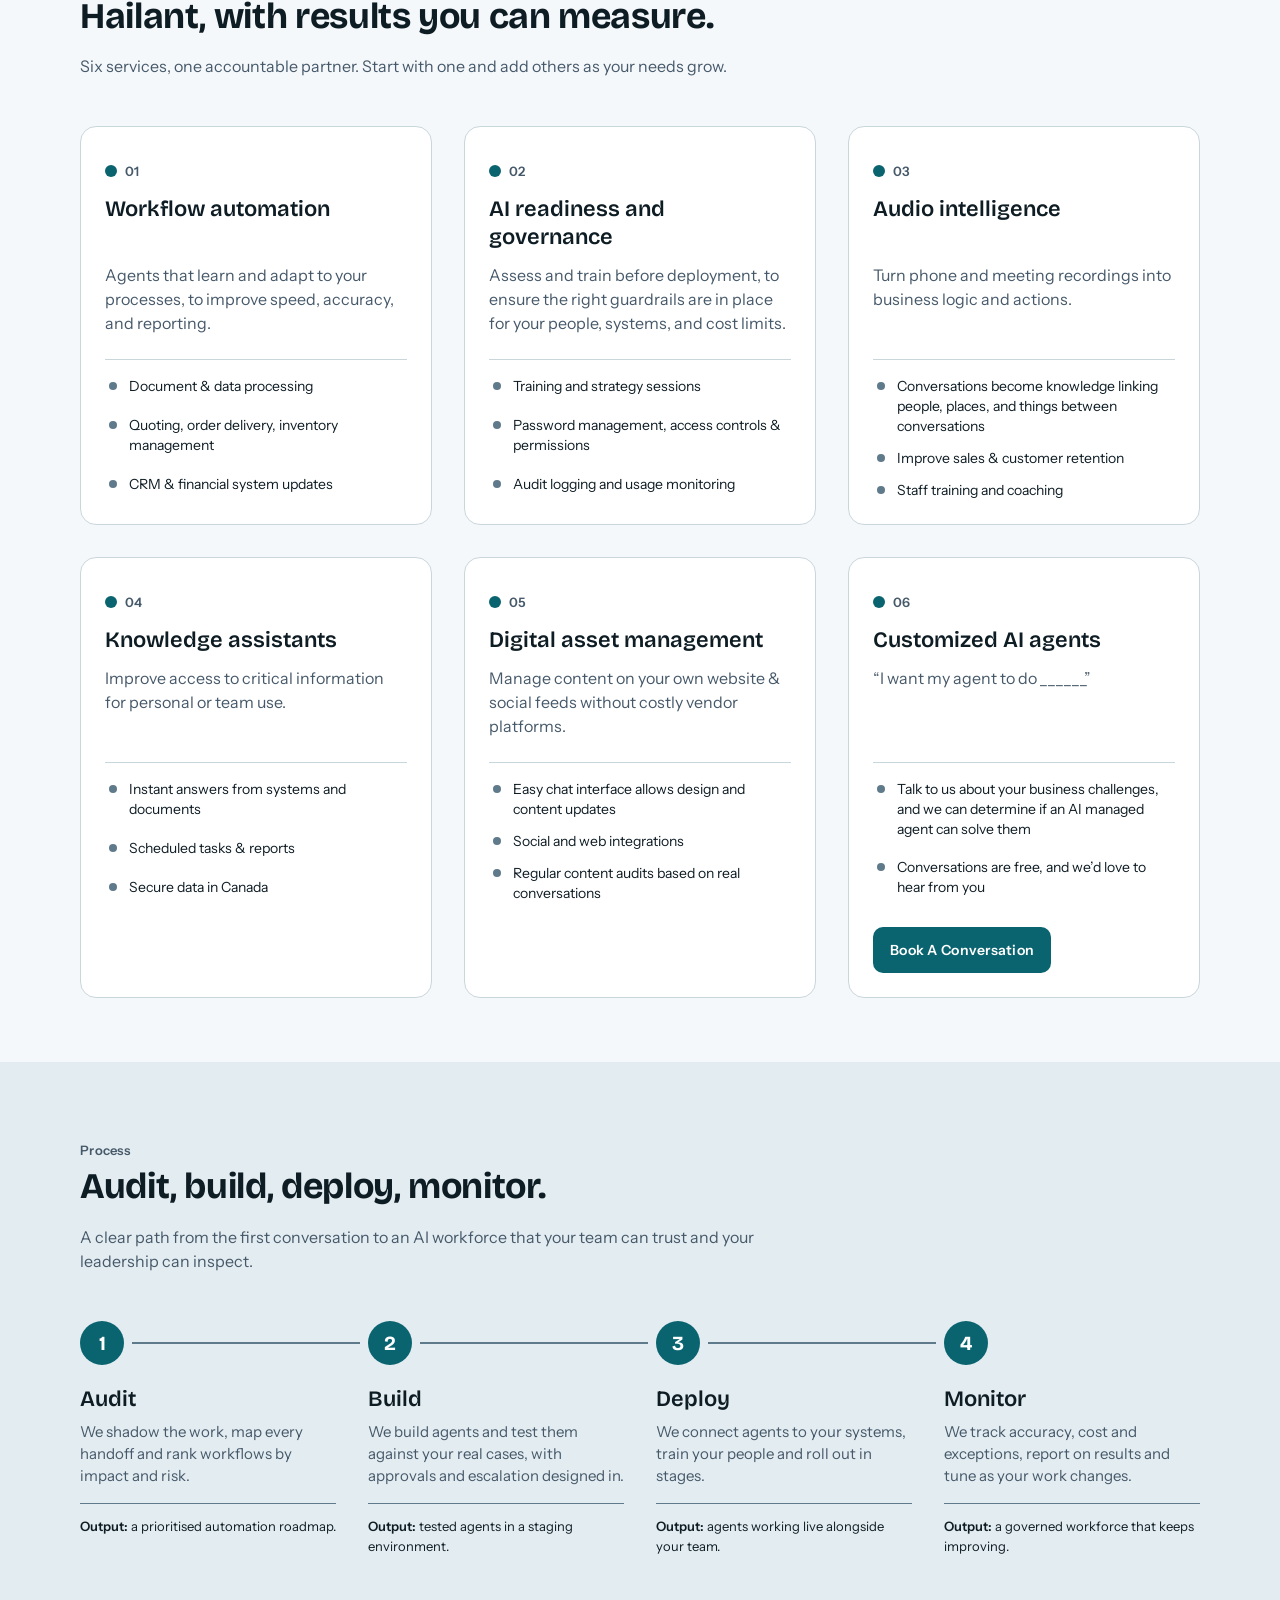
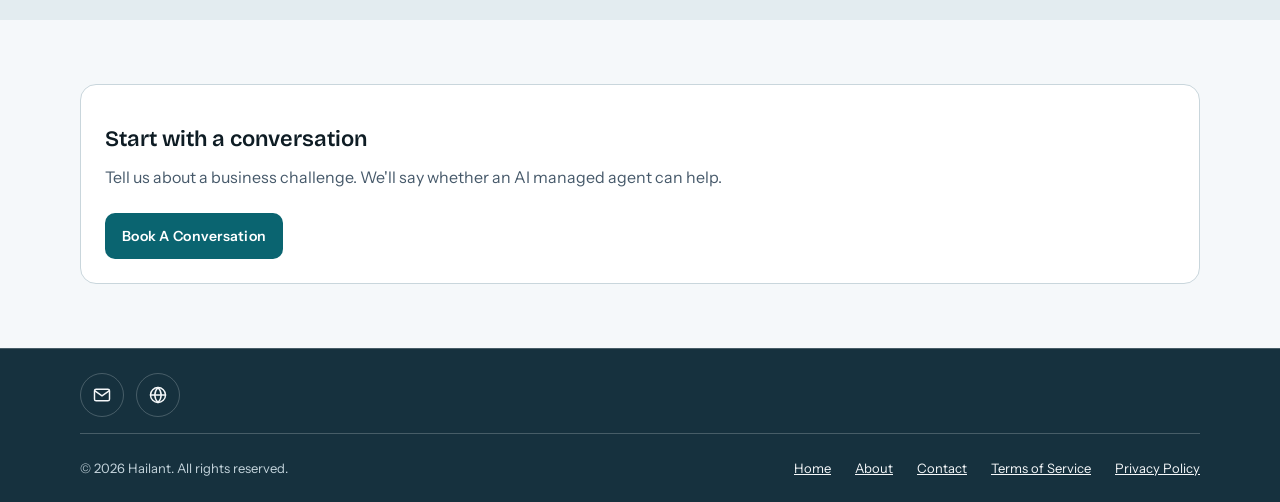
==== commit 8d605ee7: "Use a maple leaf icon on the business brain card Co-Authored-By: Claude Sonnet 5.5 <noreply@anthropi" ====
--- a/index.html
+++ b/index.html
@@ -91,7 +91,7 @@
 
         <div class="card-grid card-grid-2 card-grid-aligned">
           <article class="card pillar">
-            <svg class="pillar-icon" viewBox="0 0 48 48" fill="none" stroke="currentColor" stroke-width="2.5" stroke-linecap="round" stroke-linejoin="round" aria-hidden="true" focusable="false"><circle cx="24" cy="24" r="6"/><circle cx="8" cy="10" r="3.5"/><circle cx="40" cy="10" r="3.5"/><circle cx="8" cy="38" r="3.5"/><circle cx="40" cy="38" r="3.5"/><path d="M11 12.5l8 7M37 12.5l-8 7M11 35.5l8-7M37 35.5l-8-7"/></svg>
+            <svg class="pillar-icon" viewBox="0 0 48 48" fill="none" stroke="currentColor" stroke-width="2.5" stroke-linecap="round" stroke-linejoin="round" aria-hidden="true" focusable="false"><path d="M24 4l4 8 6-2-1 9 8-2-4 8 6 4-9 2 1 5-11-2-11 2 1-5-9-2 6-4-4-8 8 2-1-9 6 2z"/><path d="M24 34v10"/></svg>
             <h3>Your business brain</h3>
             <p>We build a business brain from your documents, policies, and processes. Every agent draws on it, so they all answer from the same, current picture.</p>
             <ul>
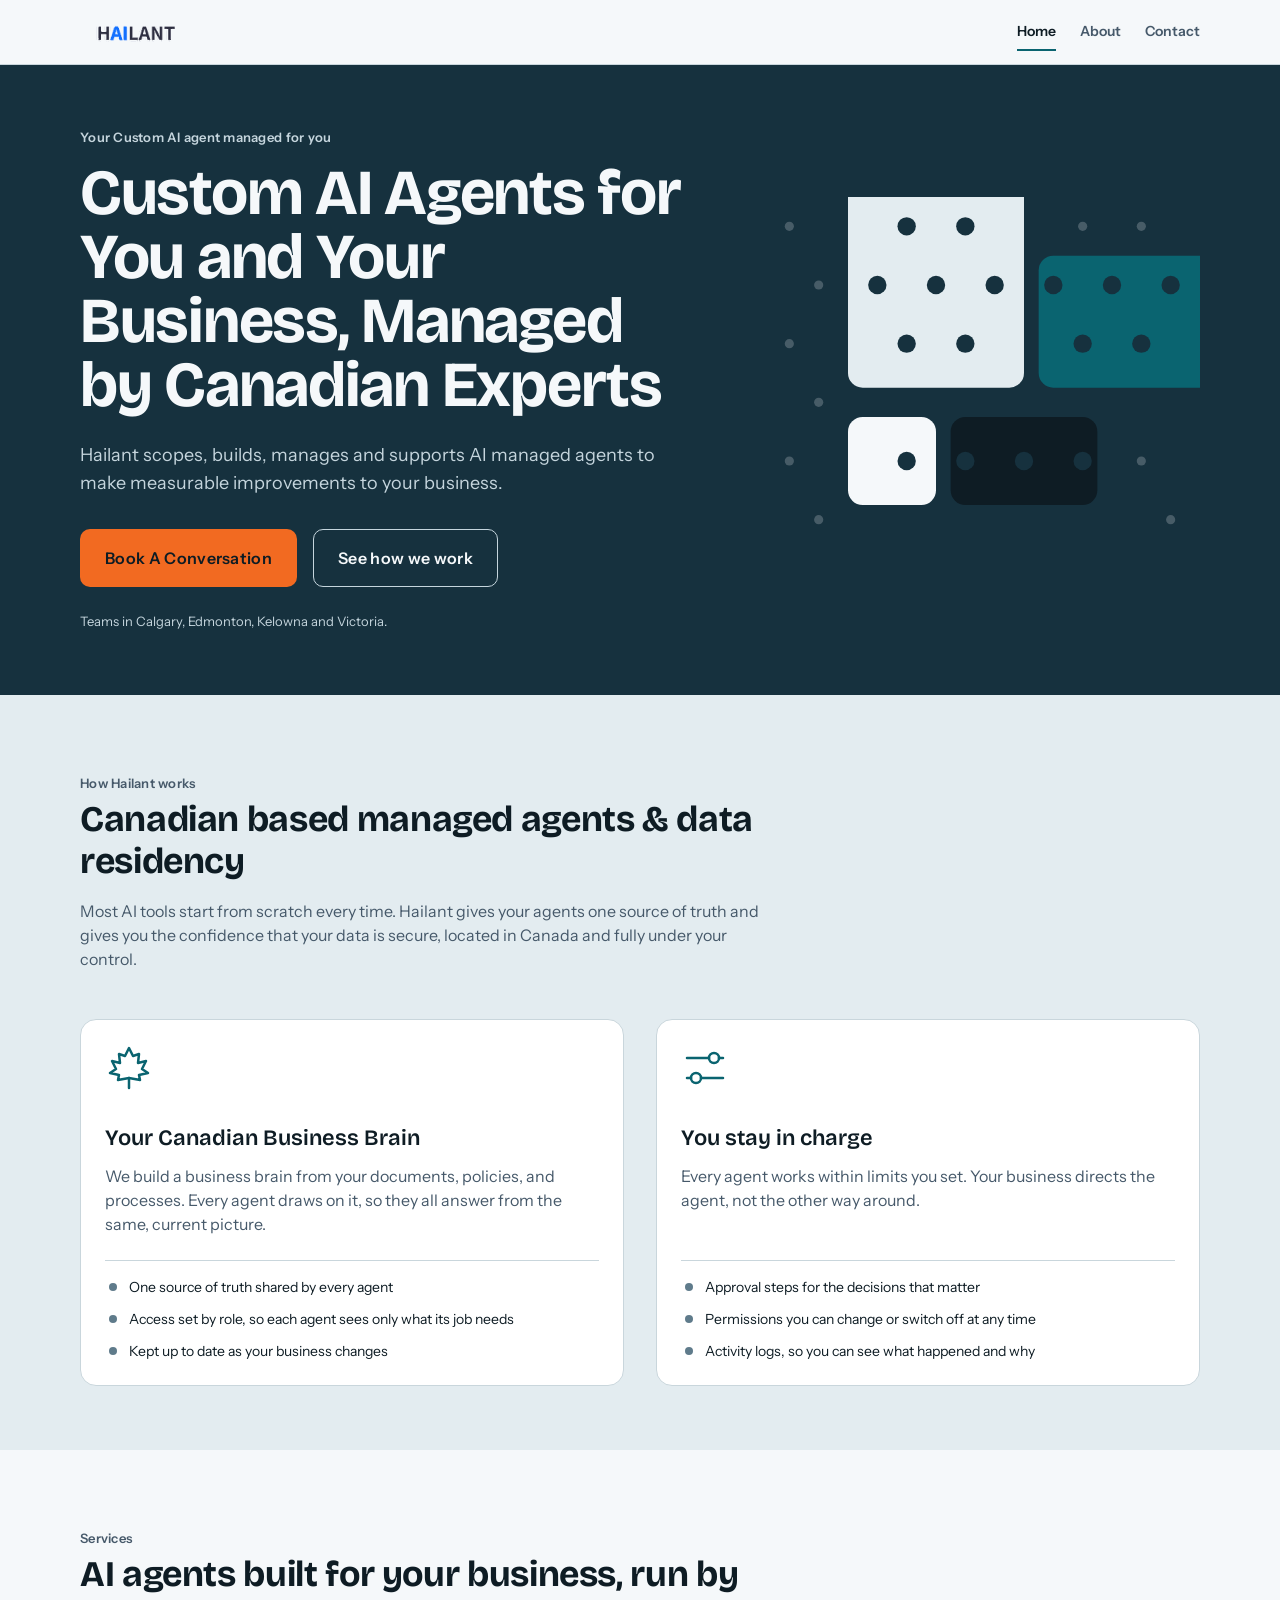
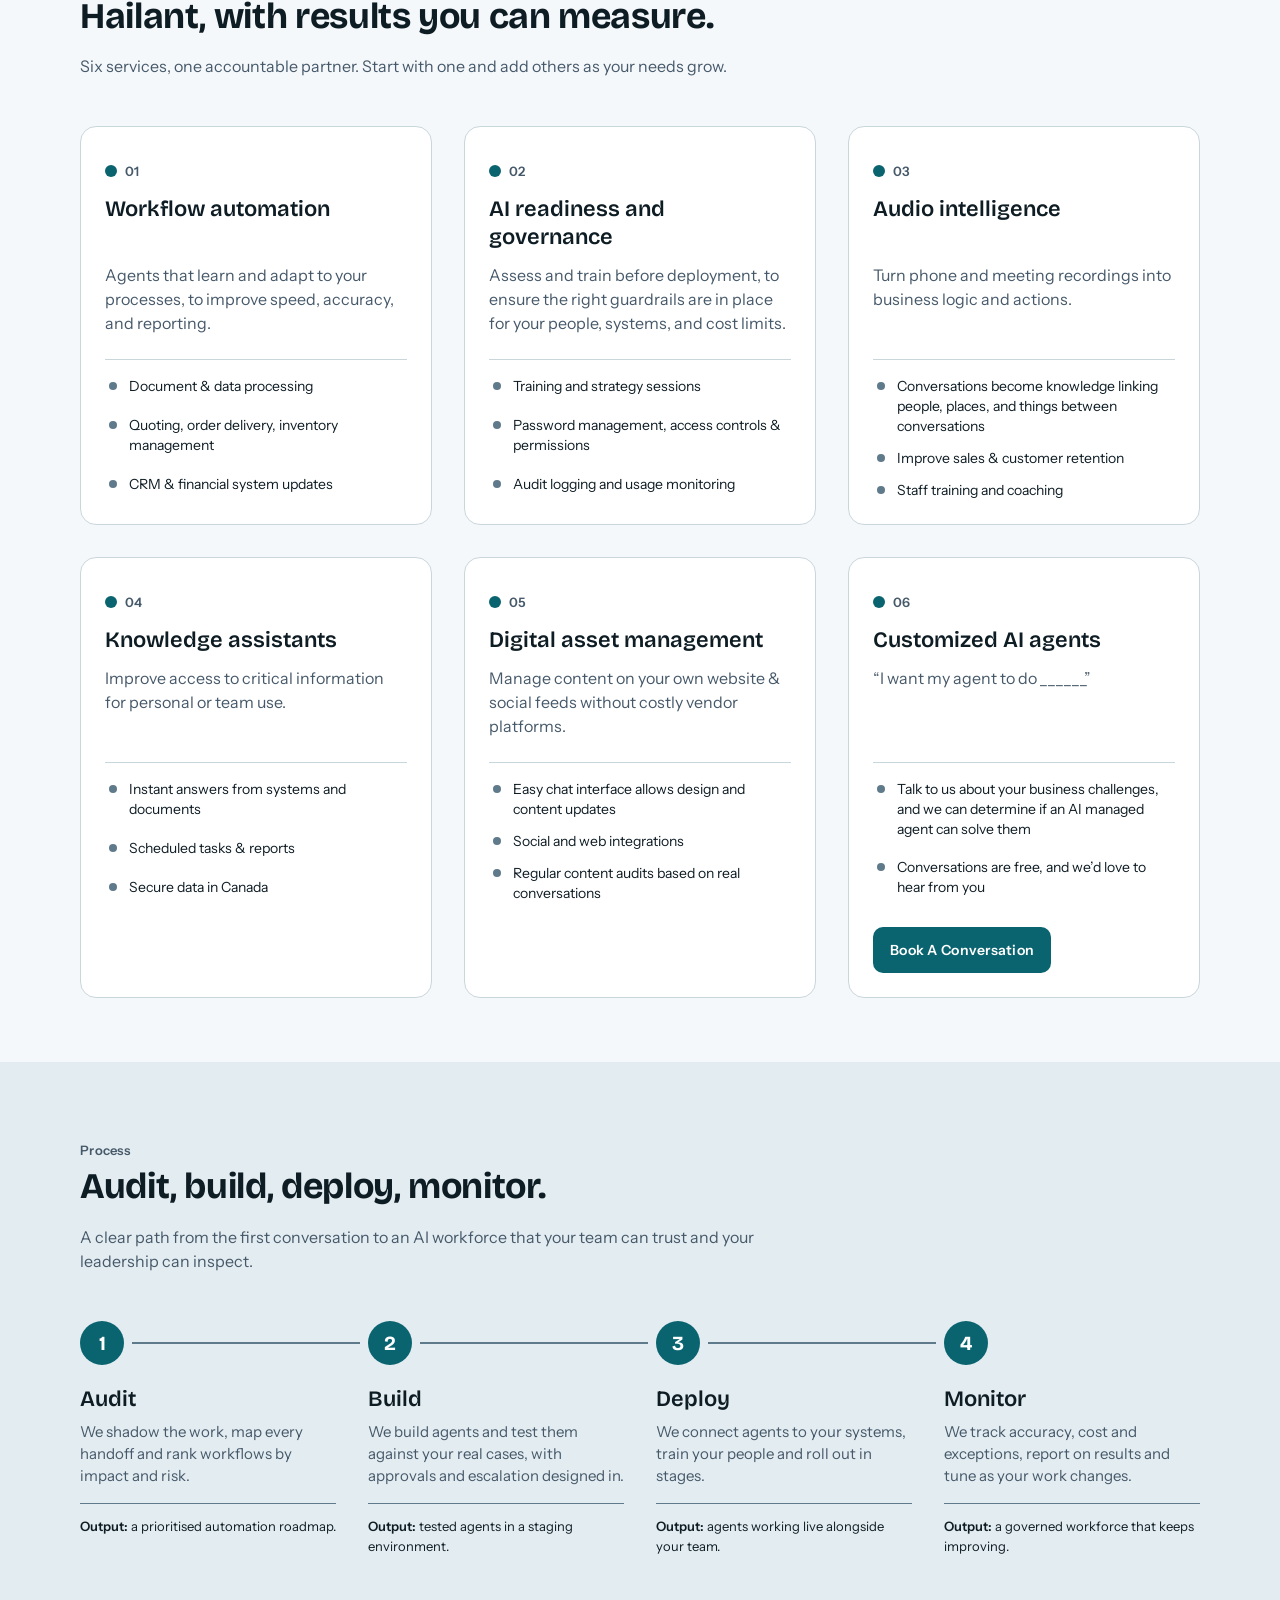
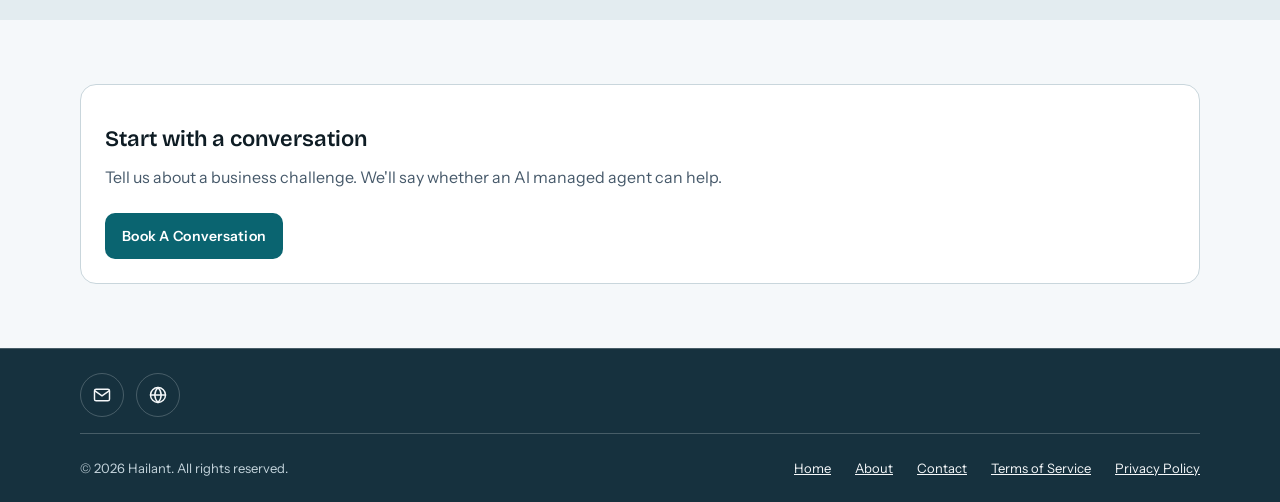
==== commit cf519a62: "Rename business brain card to Your Canadian Business Brain Co-Authored-By: Claude Sonnet 5.5 <norepl" ====
--- a/index.html
+++ b/index.html
@@ -92,7 +92,7 @@
         <div class="card-grid card-grid-2 card-grid-aligned">
           <article class="card pillar">
             <svg class="pillar-icon" viewBox="0 0 48 48" fill="none" stroke="currentColor" stroke-width="2.5" stroke-linecap="round" stroke-linejoin="round" aria-hidden="true" focusable="false"><path d="M24 4l4 8 6-2-1 9 8-2-4 8 6 4-9 2 1 5-11-2-11 2 1-5-9-2 6-4-4-8 8 2-1-9 6 2z"/><path d="M24 34v10"/></svg>
-            <h3>Your business brain</h3>
+            <h3>Your Canadian Business Brain</h3>
             <p>We build a business brain from your documents, policies, and processes. Every agent draws on it, so they all answer from the same, current picture.</p>
             <ul>
               <li>One source of truth shared by every agent</li>
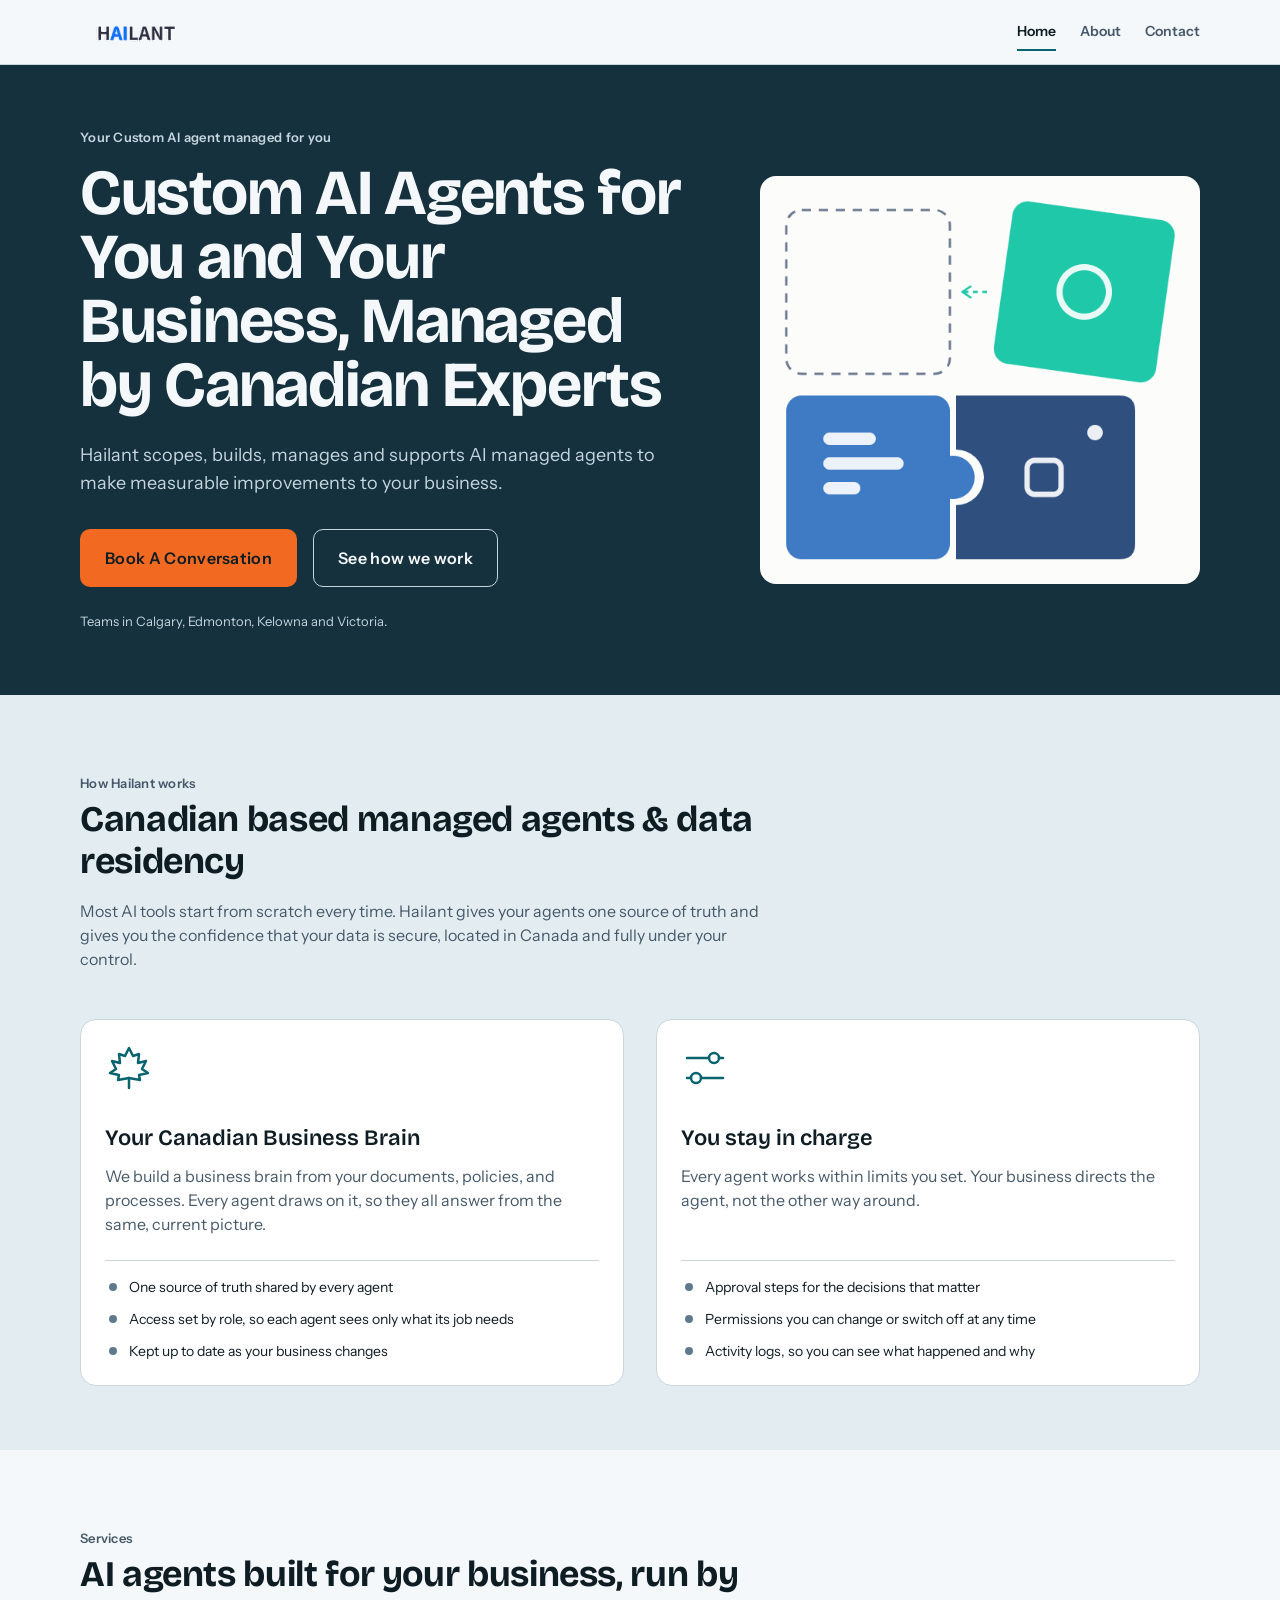
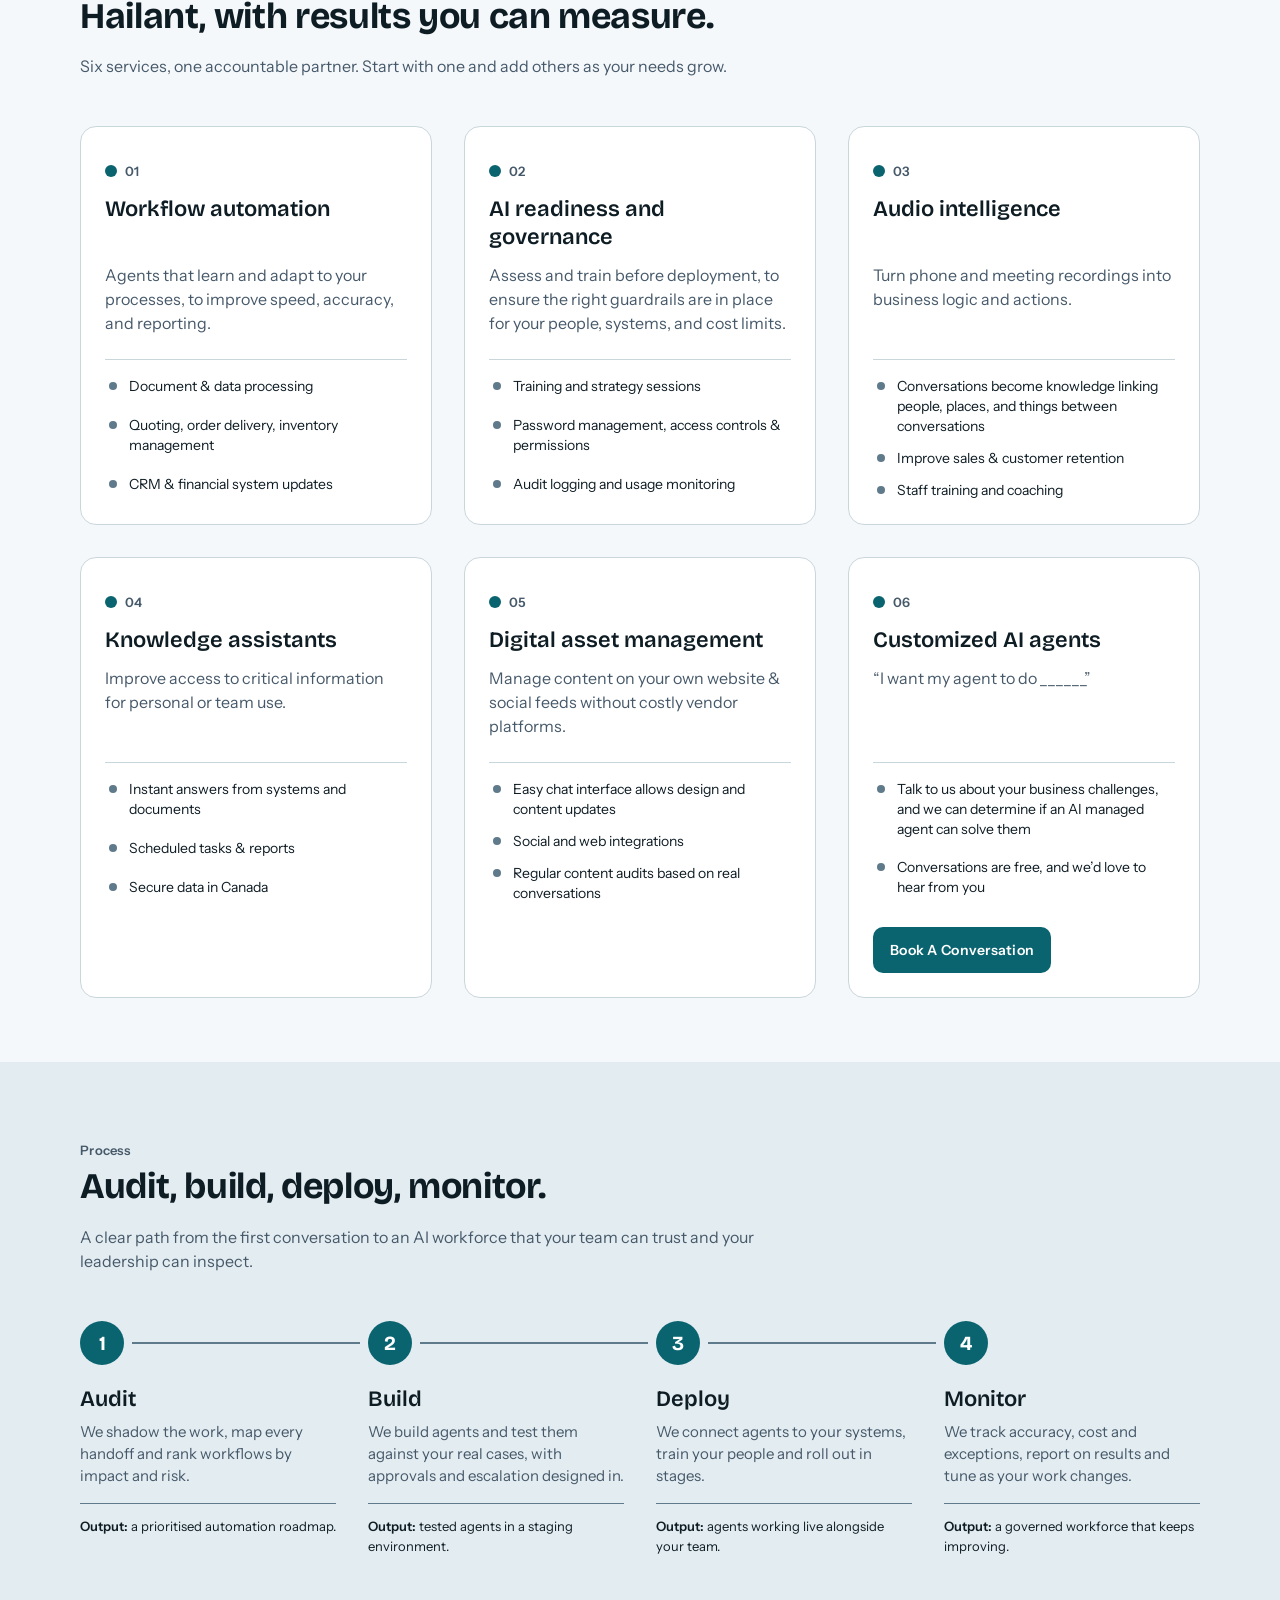
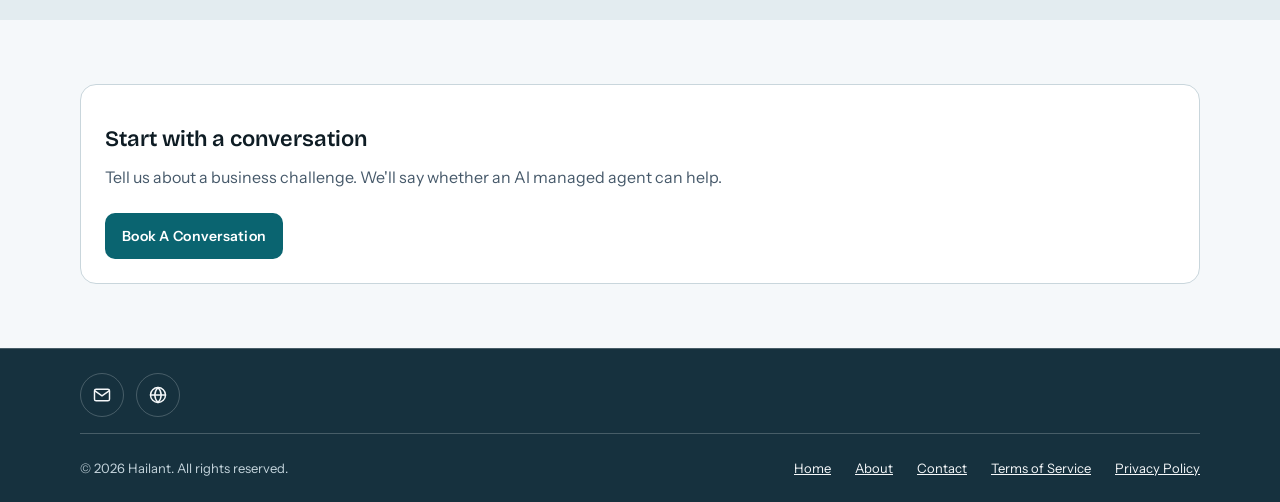
==== commit 5d5a1f17: "Home: replace hero illustration with new image Co-Authored-By: Claude Sonnet 5.5 <noreply@anthropic." ====
--- a/index.html
+++ b/index.html
@@ -46,38 +46,7 @@
           <p class="hero-note">Teams in Calgary, Edmonton, Kelowna and Victoria.</p>
         </div>
 
-        <svg class="hero-motif" viewBox="0 0 480 400" xmlns="http://www.w3.org/2000/svg" aria-hidden="true" focusable="false">
-          <rect class="b-ice" x="96" y="-16" width="192" height="224" rx="16"/>
-          <rect class="b-brand" x="304" y="64" width="192" height="144" rx="16"/>
-          <rect class="b-pale" x="96" y="240" width="96" height="96" rx="16"/>
-          <rect class="b-ink" x="208" y="240" width="160" height="96" rx="16"/>
-          <circle class="hail" cx="32" cy="32" r="5"/>
-          <circle class="cut" cx="160" cy="32" r="10"/>
-          <circle class="cut" cx="224" cy="32" r="10"/>
-          <circle class="hail" cx="352" cy="32" r="5"/>
-          <circle class="hail" cx="416" cy="32" r="5"/>
-          <circle class="hail" cx="64" cy="96" r="5"/>
-          <circle class="cut" cx="128" cy="96" r="10"/>
-          <circle class="cut" cx="192" cy="96" r="10"/>
-          <circle class="cut" cx="256" cy="96" r="10"/>
-          <circle class="cut" cx="320" cy="96" r="10"/>
-          <circle class="cut" cx="384" cy="96" r="10"/>
-          <circle class="cut" cx="448" cy="96" r="10"/>
-          <circle class="hail" cx="32" cy="160" r="5"/>
-          <circle class="cut" cx="160" cy="160" r="10"/>
-          <circle class="cut" cx="224" cy="160" r="10"/>
-          <circle class="cut" cx="352" cy="160" r="10"/>
-          <circle class="cut" cx="416" cy="160" r="10"/>
-          <circle class="hail" cx="64" cy="224" r="5"/>
-          <circle class="hail" cx="32" cy="288" r="5"/>
-          <circle class="cut" cx="160" cy="288" r="10"/>
-          <circle class="cut" cx="224" cy="288" r="10"/>
-          <circle class="cut" cx="288" cy="288" r="10"/>
-          <circle class="cut" cx="352" cy="288" r="10"/>
-          <circle class="hail" cx="416" cy="288" r="5"/>
-          <circle class="hail" cx="64" cy="352" r="5"/>
-          <circle class="hail" cx="448" cy="352" r="5"/>
-        </svg>
+        <img class="hero-motif" src="images/hero-agents.png" width="570" height="528" alt="Illustration of puzzle-shaped blocks fitting together, with a green block moving into an empty slot.">
       </div>
     </section>
 
--- a/styles.css
+++ b/styles.css
@@ -341,13 +341,7 @@
   line-height: 20px;
   color: var(--on-storm-muted);
 }
-.hero-motif { width: 100%; max-width: 440px; justify-self: end; height: auto; }
-.hero-motif .b-ice { fill: var(--surface-sunken); }
-.hero-motif .b-brand { fill: var(--brand); }
-.hero-motif .b-pale { fill: var(--on-storm); }
-.hero-motif .b-ink { fill: var(--ink); }
-.hero-motif .cut { fill: var(--storm); }
-.hero-motif .hail { fill: var(--on-storm); opacity: 0.22; }
+.hero-motif { width: 100%; max-width: 440px; justify-self: end; height: auto; border-radius: var(--radius-lg, 16px); background: #fcfcfb; }
 
 /* ---------- Services ---------- */
 .card-grid {
@@ -656,3 +650,13 @@
     justify-self: start;
   }
 }
+
+/* Contact form: spam trap, status messages, confirmation */
+.hp { position: absolute; left: -9999px; width: 1px; height: 1px; overflow: hidden; }
+.form-status { margin-top: var(--space-4); font-size: 14px; line-height: 20px; }
+.form-status:empty { display: none; }
+.form-status-error { color: var(--critical); }
+.form-done { display: grid; gap: var(--space-4); align-content: start; }
+.form-done h2 { font-size: 24px; line-height: 32px; font-weight: 600; }
+.form-done p { color: var(--ink-muted); }
+.form-done .btn { justify-self: start; }
